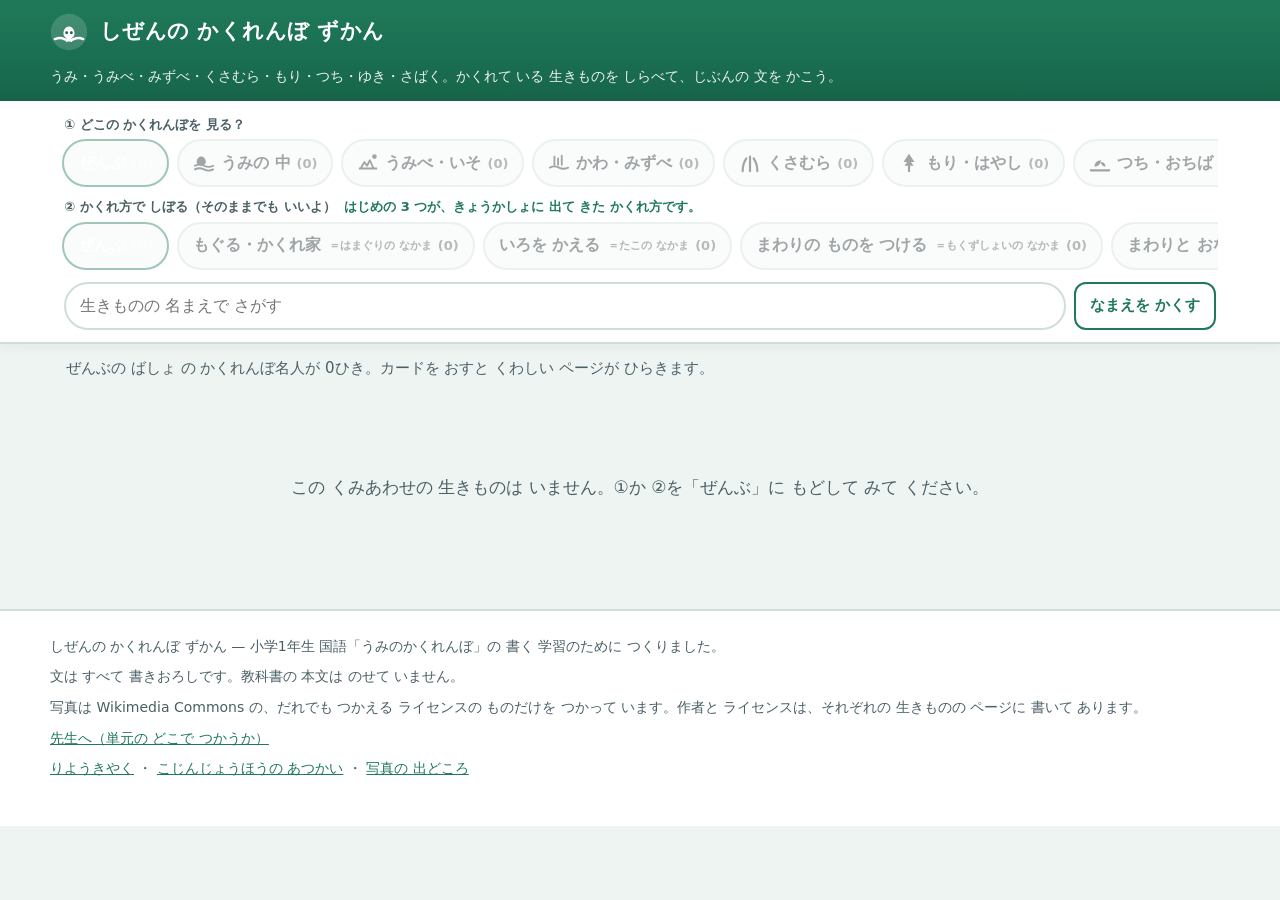
==== index.html @ 94e06884 "feat: 写真の ずかんとして 作りなおす（土台） ご指示の 2 点にあわせて、画面の 作りを 変えました。  1. 絵（SVG）を やめ、写真に する    Wikimedia Commons の" ====
<!DOCTYPE html>
<html lang="ja">
<head>
<meta charset="utf-8">
<meta name="viewport" content="width=device-width, initial-scale=1, viewport-fit=cover">
<meta name="color-scheme" content="light">
<title>しぜんの かくれんぼ ずかん｜うみ・くさむら・もり・ゆきの かくれんぼ名人</title>
<meta name="description" content="小学1年生の国語「うみのかくれんぼ」で、自分の生きものの かくれ方を 書くための ずかんです。うみ・うみべ・みずべ・くさむら・もり・つち・ゆき・さばく の生きものを、写真と、教材文と同じ「ばしょ → からだ → かくれ方」の文で しらべられます。">
<meta name="robots" content="index, follow">
<meta property="og:title" content="しぜんの かくれんぼ ずかん">
<meta property="og:description" content="うみ・くさむら・もり・ゆき…… いろいろな しぜんの 中で かくれる 生きものを、写真と 1年生の 文で しらべられます。">
<meta property="og:type" content="website">
<link rel="icon" href="./assets/favicon.svg" type="image/svg+xml">
<link rel="apple-touch-icon" href="./assets/icon-180.png">
<link rel="manifest" href="./manifest.webmanifest">
<meta name="theme-color" content="#1f7a5a">
<link rel="stylesheet" href="./style.css">
</head>
<body>

<a class="skip-link" href="#grid">カードまで すすむ</a>

<header class="site">
  <div class="site-inner">
    <svg class="mark" viewBox="0 0 48 48" aria-hidden="true">
      <circle cx="24" cy="24" r="23" fill="#ffffff" opacity=".16"/>
      <path d="M6 33c5-2 9-2 12 0 4 2 8 2 12 0 4-2 8-2 12 0" fill="none" stroke="#fff" stroke-width="3" stroke-linecap="round"/>
      <path d="M17 26c0-5 3-9 7-9s7 4 7 9c0 3-2 5-4 6l1 5-4-2-4 2 1-5c-2-1-4-3-4-6z" fill="#fff"/>
      <circle cx="21" cy="25" r="1.8" fill="#17654a"/>
      <circle cx="27" cy="25" r="1.8" fill="#17654a"/>
    </svg>
    <h1>しぜんの かくれんぼ ずかん</h1>
    <p class="lead">うみ・うみべ・みずべ・くさむら・もり・つち・ゆき・さばく。かくれて いる 生きものを しらべて、じぶんの 文を かこう。</p>
  </div>
</header>

<nav class="toolbar" aria-label="生きものの えらびかた">
  <div class="toolbar-inner">
    <p class="tab-label" id="lbl-place">① どこの かくれんぼを 見る？</p>
    <div class="tabs" id="place-tabs" role="group" aria-labelledby="lbl-place"></div>

    <p class="tab-label" id="lbl-kind">
      ② かくれ方で しぼる（そのままでも いいよ）
      <span class="tab-note">はじめの 3 つが、きょうかしょに 出て きた かくれ方です。</span>
    </p>
    <div class="tabs" id="kind-tabs" role="group" aria-labelledby="lbl-kind"></div>

    <div class="toolbar-row">
      <label class="skip-link" for="q">生きものを さがす</label>
      <input class="search" id="q" type="search" placeholder="生きものの 名まえで さがす" autocomplete="off">
      <button class="btn" type="button" id="quiz-toggle" aria-pressed="false">なまえを かくす</button>
    </div>
  </div>
</nav>

<p class="count-line" id="count" role="status" aria-live="polite"></p>

<main>
  <div class="grid" id="grid"></div>
  <p class="empty" id="empty" hidden>この くみあわせの 生きものは いません。①か ②を「ぜんぶ」に もどして みて ください。</p>
</main>

<dialog class="sheet" id="sheet" aria-labelledby="sheet-title">
  <div class="sheet-head">
    <h2 id="sheet-title">　</h2>
    <button class="close" type="button" id="sheet-close">とじる</button>
  </div>
  <div class="sheet-body" id="sheet-body"></div>
</dialog>

<footer class="site">
  <div class="footer-inner">
    <p>しぜんの かくれんぼ ずかん — 小学1年生 国語「うみのかくれんぼ」の 書く 学習のために つくりました。</p>
    <p>文は すべて 書きおろしです。教科書の 本文は のせて いません。</p>
    <p>写真は Wikimedia Commons の、だれでも つかえる ライセンスの ものだけを つかって います。作者と ライセンスは、それぞれの 生きものの ページに 書いて あります。</p>
    <p><a href="./for-teachers.html">先生へ（単元の どこで つかうか）</a></p>
    <p id="local-links"><a href="./terms.html">りようきやく</a> ・ <a href="./privacy.html">こじんじょうほうの あつかい</a> ・ <a href="./credits.html">写真の 出どころ</a></p>
    <span data-giga-links data-links="terms,privacy"></span>
  </div>
</footer>

<script src="./data/animals.js"></script>
<script src="./app.js"></script>
<script src="./giga-app-links.js" defer></script>
<script src="./giga-sw-updater.js" defer></script>
<script src="./install-hook.js" defer></script>
</body>
</html>
---- style.css ----
/* =====================================================================
   しぜんの かくれんぼ ずかん — 見た目
   ---------------------------------------------------------------------
   ・外から何も読まない（Zero External CDN）。書体は端末に入っているものだけ。
     写真も リポジトリの 中に 置いて、自分の ドメインから 配る。
   ・押せるものは 48px 角より小さくしない（艦隊のルール 2）。
     rem で書くと文字を小さくした端末で下限を割るので、px の絶対値で置く。
   ・地と字の明暗差は 4.5:1 以上。
   ===================================================================== */

:root {
  --bg: #eef4f2;
  --panel: #ffffff;
  --ink: #1d2b2f;
  --ink-soft: #4a5f66;
  --line: #cfdedb;

  /* ワークシートの 色分けに そろえる。小田原市立下中小の 指導案が
     ①名前=青 ②どこに=赤 ③からだの つくり=黒 ④かくれかた=きいろ で
     分けている。紙と 画面の 色が ちがうと、どの らんを 写すのか 分からなくなる。 */
  --s-name: #1264a3;
  --s-place: #c62828;
  --s-body: #37474f;
  --s-how: #a65f00;
  --s-how-bg: #f7c948;

  --accent: #1f7a5a;
  --accent-bg: #e3f3ec;
  --toi: #e2600d;
  --toi-bg: #fff3e7;
  --warn: #9a4b00;

  --radius: 16px;
  --shadow: 0 2px 0 rgba(29, 43, 47, .07), 0 8px 22px rgba(29, 43, 47, .10);
  --tap: 48px;

  --font: "Hiragino Kaku Gothic ProN", "Hiragino Sans", "BIZ UDPGothic",
          "Yu Gothic Medium", "Meiryo", system-ui, -apple-system, sans-serif;
}

* { box-sizing: border-box; }
html { color-scheme: light; }

body {
  margin: 0;
  background: var(--bg);
  color: var(--ink);
  font-family: var(--font);
  font-size: 17px;
  line-height: 1.9;
  -webkit-text-size-adjust: 100%;
}

.body-text { letter-spacing: .02em; }

/* ── ヘッダー ───────────────────────────────────────────── */

header.site { background: linear-gradient(180deg, #1f7a5a 0%, #17654a 100%); color: #fff; padding: 13px 16px 11px; }
.site-inner { max-width: 1180px; margin: 0 auto; display: flex; align-items: center; gap: 12px; flex-wrap: wrap; }
.site h1 { margin: 0; font-size: 21px; line-height: 1.4; letter-spacing: .02em; }
.site .lead { margin: 0; font-size: 14px; opacity: .92; flex-basis: 100%; }
.site .mark { width: 38px; height: 38px; flex: none; }

/* ── 道具だな ───────────────────────────────────────────── */

.toolbar { position: sticky; top: 0; z-index: 20; background: var(--panel); border-bottom: 2px solid var(--line); box-shadow: 0 2px 12px rgba(29,43,47,.06); }
.toolbar-inner { max-width: 1180px; margin: 0 auto; padding: 8px 12px 10px; }

.tab-label { font-size: 13px; font-weight: 700; color: var(--ink-soft); margin: 4px 2px 2px; }
.tab-note { font-weight: 700; color: var(--accent); margin-left: 4px; }

.tabs { display: flex; gap: 8px; overflow-x: auto; padding-bottom: 4px; scrollbar-width: thin; }

.tab {
  flex: none; min-height: var(--tap); min-width: var(--tap);
  padding: 6px 14px; border: 2px solid var(--line); border-radius: 999px;
  background: #fff; color: var(--ink); font-family: inherit; font-size: 16px;
  font-weight: 700; cursor: pointer; display: inline-flex; align-items: center;
  gap: 6px; white-space: nowrap;
}
.tab:hover { border-color: var(--accent); }
.tab[aria-pressed="true"] { background: var(--accent); border-color: var(--accent); color: #fff; }
.tab .n { font-size: 13px; font-weight: 700; opacity: .75; }
.tab .teach { font-size: 11px; font-weight: 700; opacity: .8; margin-left: 2px; }
.tab .glyph { width: 22px; height: 22px; flex: none; }
.tab.is-empty { opacity: .42; cursor: default; background: #f4f6f6; }
.tab.is-empty:hover { border-color: var(--line); }

.toolbar-row { display: flex; gap: 8px; align-items: center; flex-wrap: wrap; padding: 8px 2px 2px; }

.search {
  flex: 1 1 200px; min-height: var(--tap); padding: 6px 14px;
  border: 2px solid var(--line); border-radius: 999px; font-family: inherit;
  font-size: 16px; color: var(--ink); background: #fff;
}
.search:focus { outline: 0; border-color: var(--accent); box-shadow: 0 0 0 3px var(--accent-bg); }

.count-line { max-width: 1180px; margin: 0 auto; padding: 10px 16px 0; font-size: 15px; color: var(--ink-soft); }

/* ── カードの 並び ─────────────────────────────────────── */

main { max-width: 1180px; margin: 0 auto; padding: 8px 12px 48px; }

.grid { display: grid; grid-template-columns: repeat(2, 1fr); gap: 12px; padding: 12px 0; align-items: start; }
@media (min-width: 620px)  { .grid { grid-template-columns: repeat(3, 1fr); } }
@media (min-width: 900px)  { .grid { grid-template-columns: repeat(4, 1fr); } }
@media (min-width: 1150px) { .grid { grid-template-columns: repeat(5, 1fr); } }

.card {
  appearance: none; -webkit-appearance: none; border: 3px solid var(--line);
  border-radius: var(--radius); background: var(--panel); box-shadow: var(--shadow);
  overflow: hidden; padding: 0; margin: 0; font: inherit; color: inherit;
  text-align: left; cursor: pointer; display: flex; flex-direction: column; width: 100%;
}
.card:hover { border-color: var(--accent); }
.card:focus-visible { outline: 4px solid var(--toi); outline-offset: 2px; }

/* 写真。縦横比を そろえないと、カードの 高さが ばらばらに なる */
.card .shot { position: relative; width: 100%; aspect-ratio: 4 / 3; background: #dfe8e5; display: block; }
.card .shot img { width: 100%; height: 100%; object-fit: cover; display: block; }

.card .cap { padding: 8px 10px 10px; }
.card .nm { font-size: 16px; font-weight: 800; letter-spacing: .02em; line-height: 1.5; color: var(--s-name); }
.card .sub { font-size: 12px; color: var(--ink-soft); margin-top: 2px; line-height: 1.6; }

/* なまえを かくす（クイズに する） */
body.is-quiz .card .nm { background: var(--ink-soft); color: transparent; border-radius: 6px; user-select: none; }
body.is-quiz .card .nm::after { content: "？"; color: #fff; }

.empty { padding: 40px 16px; text-align: center; color: var(--ink-soft); font-size: 17px; }

/* ── くわしい ページ（ダイアログ）───────────────────────── */

dialog.sheet {
  width: min(880px, 96vw); max-height: 94vh; padding: 0; border: 0;
  border-radius: var(--radius); box-shadow: 0 20px 60px rgba(0,0,0,.35);
  color: var(--ink); background: var(--panel);
}
dialog.sheet::backdrop { background: rgba(14, 30, 26, .55); }

.sheet-head {
  position: sticky; top: 0; z-index: 2; background: var(--s-name); color: #fff;
  padding: 10px 14px; display: flex; align-items: center; gap: 10px;
}
.sheet-head h2 { margin: 0; font-size: 20px; letter-spacing: .04em; }
.sheet-head .close {
  margin-left: auto; flex: none; min-height: var(--tap); min-width: var(--tap);
  padding: 6px 16px; border-radius: 12px; border: 2px solid #fff; background: #fff;
  color: var(--s-name); font-family: inherit; font-size: 15px; font-weight: 800; cursor: pointer;
}

.sheet-body { padding: 14px 16px 22px; }

.hero { margin: 0 0 6px; }
.hero img { width: 100%; max-height: 46vh; object-fit: contain; background: #0d1a18; border-radius: 12px; display: block; }

/* 写真の 出どころ。CC BY / CC BY-SA は 作者と ライセンスを 出すのが きまり */
.credit { font-size: 12px; color: var(--ink-soft); line-height: 1.7; margin: 5px 0 14px; }
.credit a { color: var(--accent); }

h3.sec { font-size: 15px; margin: 18px 0 6px; color: var(--accent); letter-spacing: .06em; }

/* 教材文の 3 文。ここが 書き写す ところ */
.steps { margin: 0; padding: 0; list-style: none; }
.steps li { position: relative; padding: 8px 0 8px 40px; border-bottom: 1px dashed var(--line); font-size: 17px; line-height: 2; }
.steps li:last-child { border-bottom: 0; }
.steps li::before {
  content: attr(data-n); position: absolute; left: 0; top: 12px;
  width: 28px; height: 28px; border-radius: 50%; background: #fff;
  font-size: 14px; font-weight: 800; display: grid; place-items: center; line-height: 1;
  border: 2px solid currentColor;
}
.steps .tag { display: block; font-size: 12px; font-weight: 800; letter-spacing: .08em; line-height: 1.6; }
.steps li[data-n="1"], .steps li[data-n="1"] .tag { color: var(--s-place); }
.steps li[data-n="2"], .steps li[data-n="2"] .tag { color: var(--s-body); }
.steps li[data-n="3"], .steps li[data-n="3"] .tag { color: var(--s-how); }
.steps li .txt { color: var(--ink); display: block; }
.steps li[data-n="3"]::before { background: var(--s-how-bg); color: #4a2f00; }

/* くわしい ことの 表 */
.facts { width: 100%; border-collapse: collapse; font-size: 16px; }
.facts th, .facts td { border: 1px solid var(--line); padding: 7px 10px; text-align: left; vertical-align: top; line-height: 1.85; }
.facts th { background: #f1f6f4; font-weight: 800; white-space: nowrap; width: 8.5em; }

.why { margin: 10px 0 0; padding: 11px 13px; background: var(--accent-bg); border-radius: 12px; font-size: 16px; line-height: 1.95; color: #17452f; }

.motto { margin: 8px 0 0; padding-left: 1.3em; }
.motto li { margin: 4px 0; line-height: 1.9; }

.chips { display: flex; flex-wrap: wrap; gap: 6px; margin: 10px 0 0; }
.chip { font-size: 13px; font-weight: 700; padding: 2px 10px; border-radius: 999px; background: #eef2f1; color: var(--ink-soft); border: 1px solid var(--line); }
.chip.is-textbook { background: var(--toi-bg); border-color: #f0c79a; color: var(--warn); font-weight: 800; }

/* ── 文を かく ─────────────────────────────────────────── */

.writer { border-top: 4px solid var(--toi); margin-top: 22px; padding-top: 14px; }
.writer h3 { color: var(--toi); font-size: 17px; margin: 0 0 4px; }

.field { margin: 0 0 14px; }
.field > label { display: block; font-size: 15px; font-weight: 800; margin-bottom: 4px; color: var(--toi); }
.field[data-step="name"]  > label { color: var(--s-name); }
.field[data-step="place"] > label { color: var(--s-place); }
.field[data-step="body"]  > label { color: var(--s-body); }
.field[data-step="how"]   > label { color: var(--s-how); }

.howto { font-size: 14px; color: var(--ink-soft); margin: 0 0 6px; line-height: 1.8; }

.field input[type="text"], .field textarea {
  width: 100%; min-height: var(--tap); padding: 10px 12px;
  border: 2px solid var(--line); border-radius: 12px; font-family: inherit;
  font-size: 17px; line-height: 1.9; color: var(--ink); background: #fff; resize: vertical;
}
.field input:focus, .field textarea:focus { outline: 0; border-color: var(--toi); box-shadow: 0 0 0 3px var(--toi-bg); }

.choices { display: flex; flex-wrap: wrap; gap: 8px; margin-top: 8px; }
.choice {
  appearance: none; -webkit-appearance: none; min-height: var(--tap); padding: 6px 14px;
  border-radius: 999px; border: 2px solid var(--line); background: #fff; color: var(--ink);
  font-family: inherit; font-size: 15px; font-weight: 700; cursor: pointer;
}
.choice[aria-pressed="true"] { background: var(--toi); border-color: var(--toi); color: #fff; }

.sample { margin: 6px 0 0; padding: 8px 12px; border-left: 5px solid var(--line); background: #f6f8f8; border-radius: 0 10px 10px 0; font-size: 15px; color: var(--ink-soft); line-height: 1.9; }
.sample[hidden] { display: none; }

.preview { margin: 8px 0 0; padding: 14px 16px; border: 3px solid var(--s-name); border-radius: 14px; background: #e8f2fb; min-height: 110px; }
.preview-line { position: relative; margin: 0 0 6px; padding: 4px 0 6px 38px; font-size: 19px; line-height: 2.1; letter-spacing: .02em; }
.preview-line:last-child { margin-bottom: 0; }
.preview-line::before {
  content: attr(data-n); position: absolute; left: 0; top: 10px; width: 26px; height: 26px;
  border-radius: 50%; color: #fff; font-size: 14px; font-weight: 800;
  display: grid; place-items: center; line-height: 1;
}
.preview-line[data-n="1"]::before { background: var(--s-place); }
.preview-line[data-n="2"]::before { background: var(--s-body); }
.preview-line[data-n="3"]::before { background: var(--s-how); }

.draw-box, .print-title { display: none; }

.btn {
  appearance: none; -webkit-appearance: none; min-height: var(--tap); min-width: var(--tap);
  padding: 6px 14px; border-radius: 12px; border: 2px solid var(--accent); background: #fff;
  color: var(--accent); font-family: inherit; font-size: 15px; font-weight: 800;
  cursor: pointer; display: inline-flex; align-items: center; justify-content: center; gap: 6px; line-height: 1.3;
}
.btn:hover { background: var(--accent-bg); }
.btn:focus-visible { outline: 4px solid var(--toi); outline-offset: 2px; }
.btn.primary { background: var(--accent); color: #fff; }
.btn.primary:hover { background: #17654a; }
.btn.is-speaking { background: var(--accent); color: #fff; }
.btn .glyph { width: 20px; height: 20px; flex: none; }

.tools { display: flex; flex-wrap: wrap; gap: 8px; margin-top: 12px; }

.notice { margin: 14px 0 0; padding: 10px 12px; border-radius: 12px; background: #fff8e8; border: 1px solid #f0d9a8; font-size: 14px; color: var(--warn); line-height: 1.8; }

/* ── そのほか ───────────────────────────────────────────── */

footer.site { border-top: 2px solid var(--line); background: #fff; padding: 18px 16px 40px; font-size: 14px; color: var(--ink-soft); }
.footer-inner { max-width: 1180px; margin: 0 auto; }
.footer-inner p { margin: 4px 0; }
.footer-inner a { color: var(--accent); }

.skip-link { position: absolute; left: -9999px; top: 0; background: #fff; color: var(--ink); padding: 10px 16px; z-index: 60; }
.skip-link:focus { left: 8px; top: 8px; }

/* 紙に 出すと、書いた 文だけが「かくれんぼカード」に なる */
@media print {
  header.site, .toolbar, .grid, footer.site, .count-line, .empty,
  .sheet-head, .hero, .credit, .facts, .why, .motto, .chips, .steps,
  h3.sec, .howto, .sample, .choices, .tools, .notice, .writer h3 { display: none !important; }

  .field > label { display: none; }
  .field input[type="text"], .field textarea { display: none; }

  dialog.sheet { position: static; display: block; box-shadow: none; max-height: none; width: auto; }
  dialog.sheet::backdrop { display: none; }
  .sheet-body { padding: 0; }
  .writer { border-top: 0; margin-top: 0; padding-top: 0; }
  body { background: #fff; }

  .print-title { display: block !important; margin: 0 0 5mm; font-size: 15pt; letter-spacing: .1em; border-bottom: 2px solid #000; padding-bottom: 2mm; }

  .preview { border: 2px solid #000; background: #fff; border-radius: 8px; padding: 10mm 8mm; min-height: 0; }
  .preview-line { font-size: 16pt; line-height: 2.1; }
  .preview-line::before { background: #fff !important; color: #000; border: 2px solid #000; }

  .draw-box { display: block; margin-top: 6mm; border: 2px solid #000; border-radius: 8px; height: 92mm; position: relative; }
  .draw-box span { position: absolute; top: 3mm; left: 4mm; font-size: 11pt; font-weight: 800; }

  @page { margin: 12mm; }
}
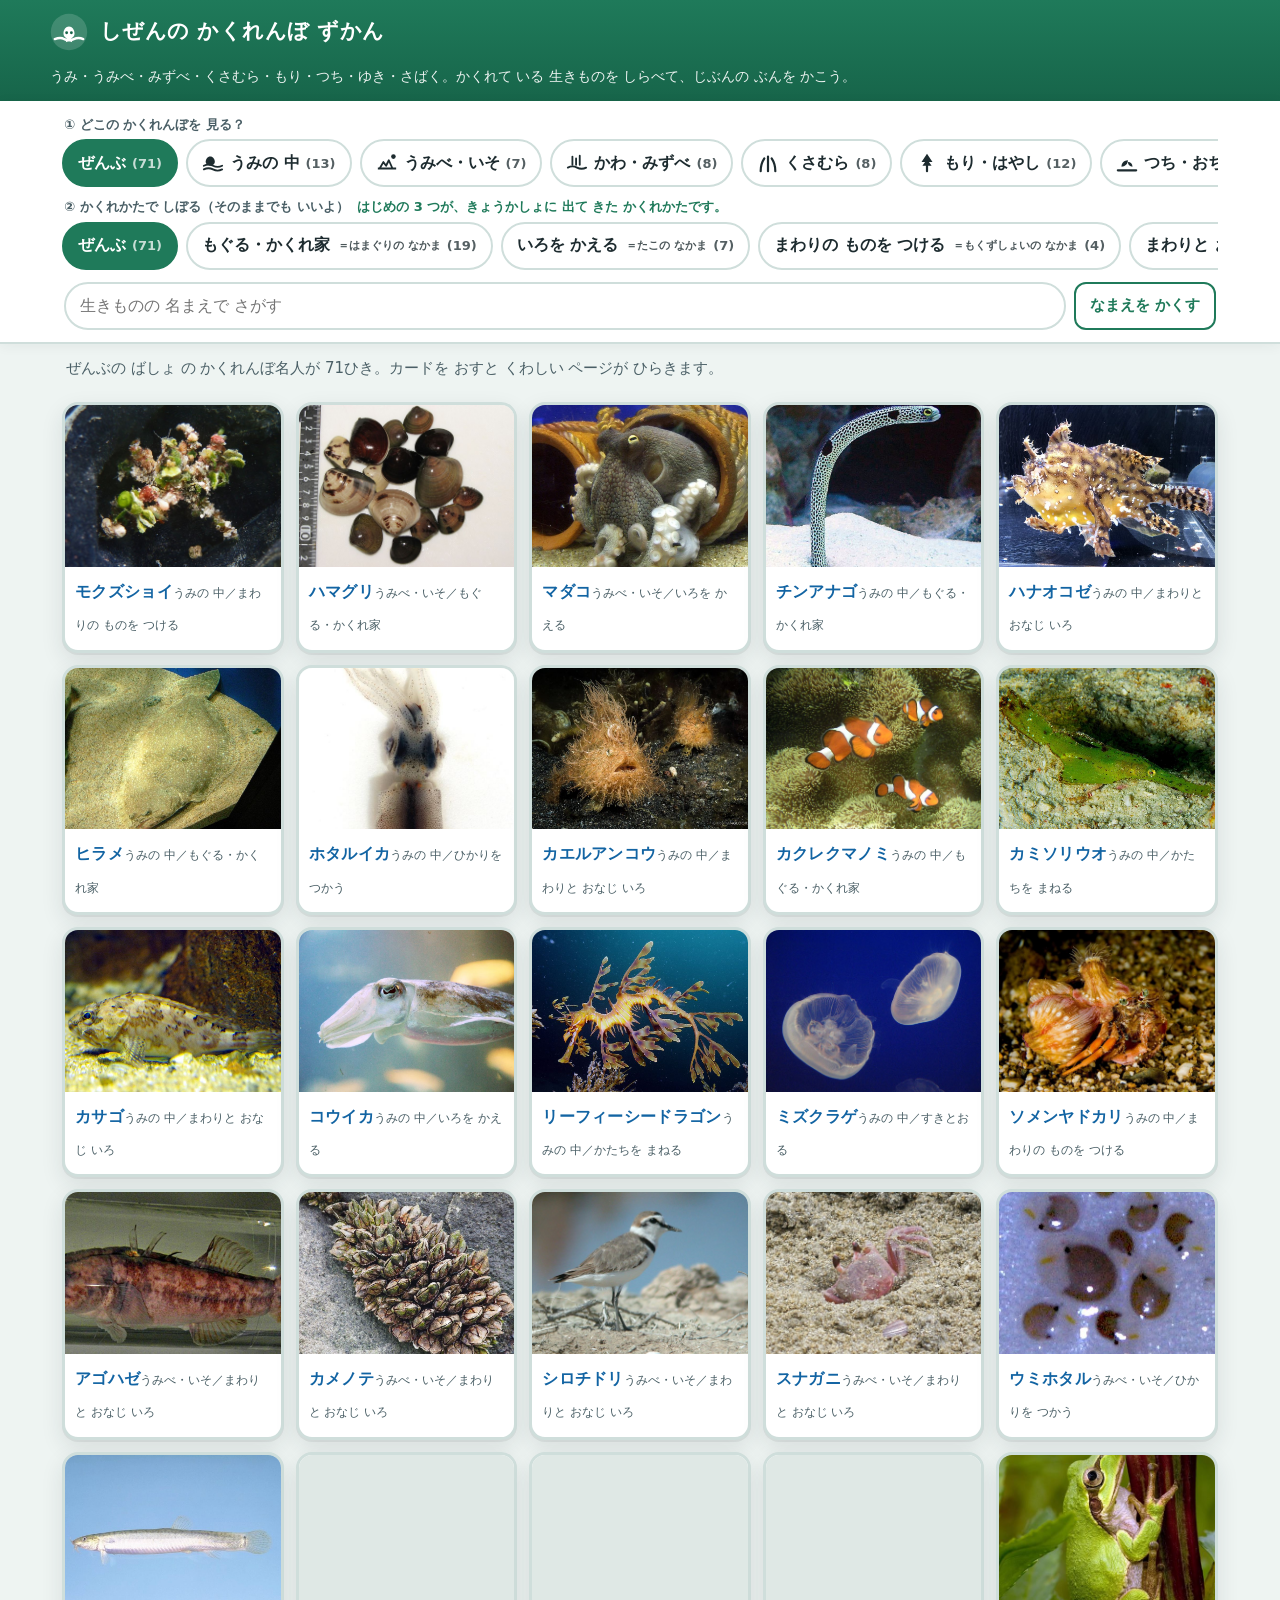
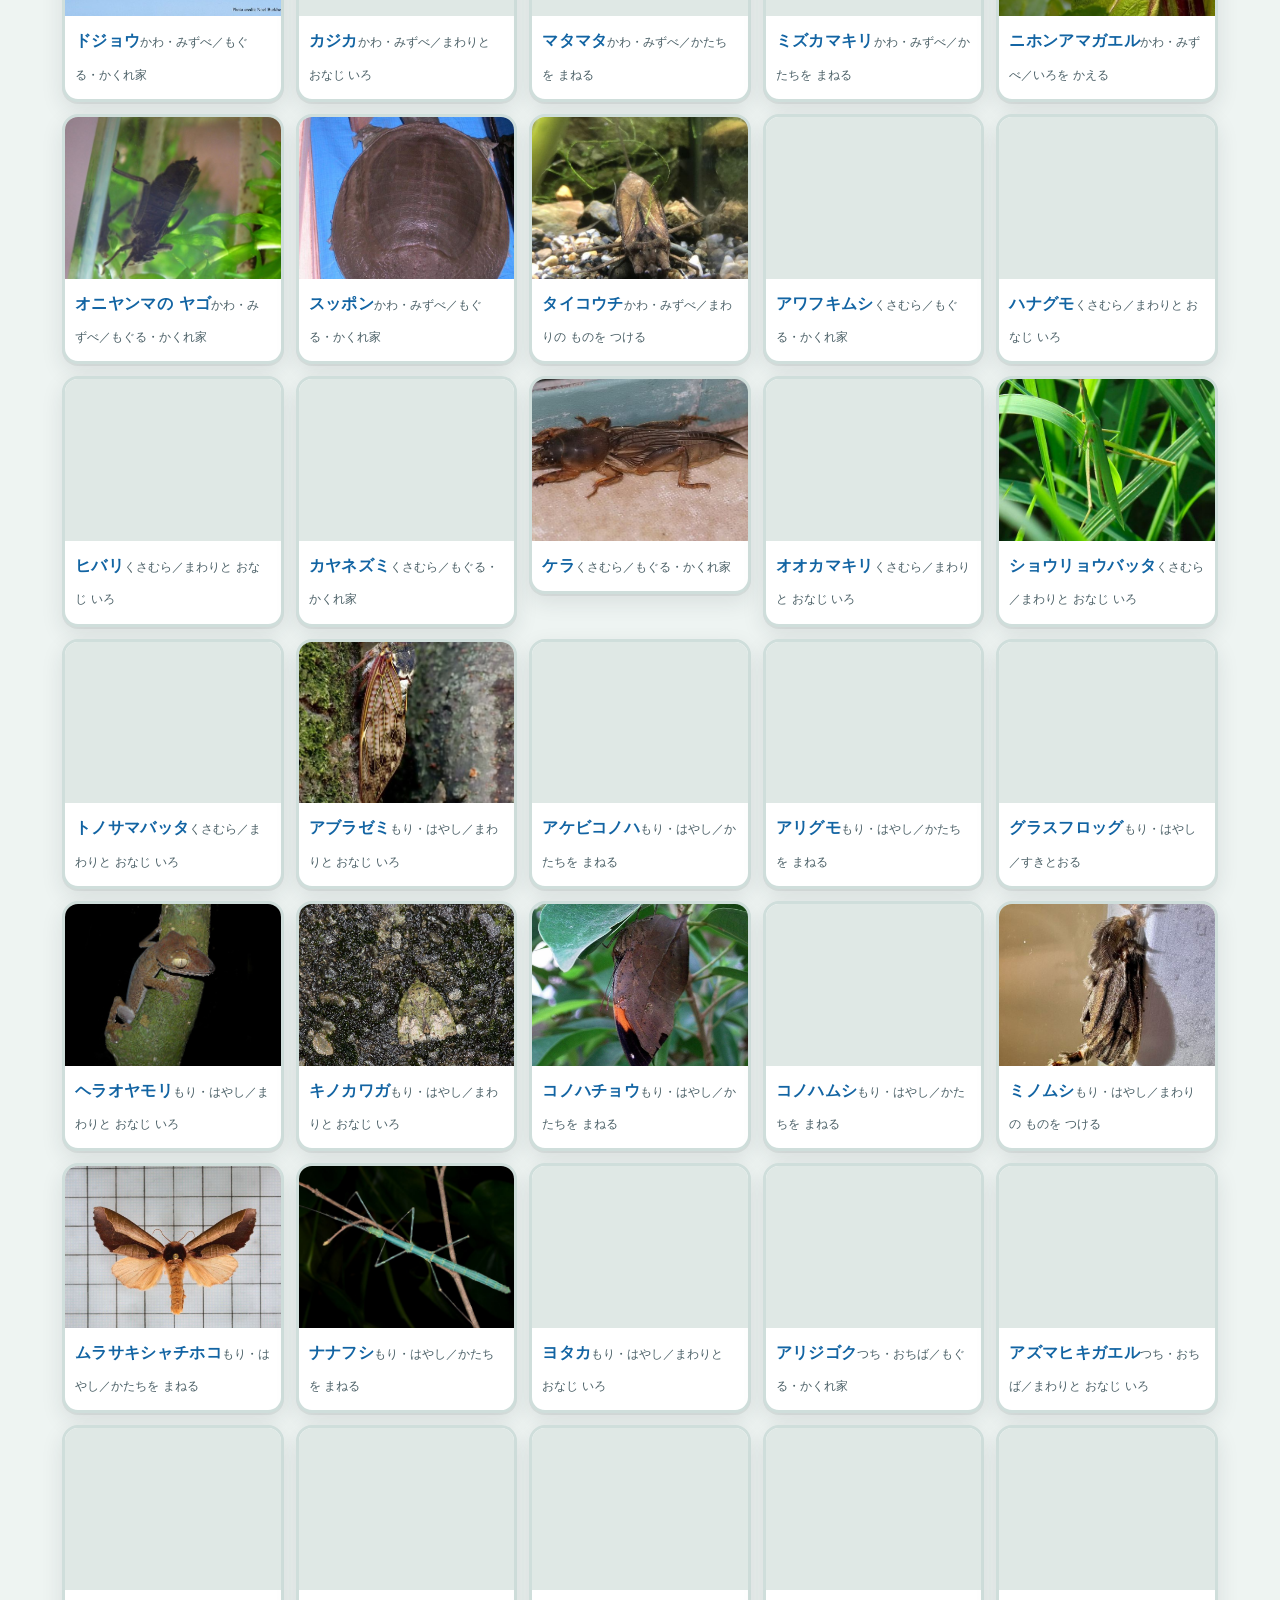
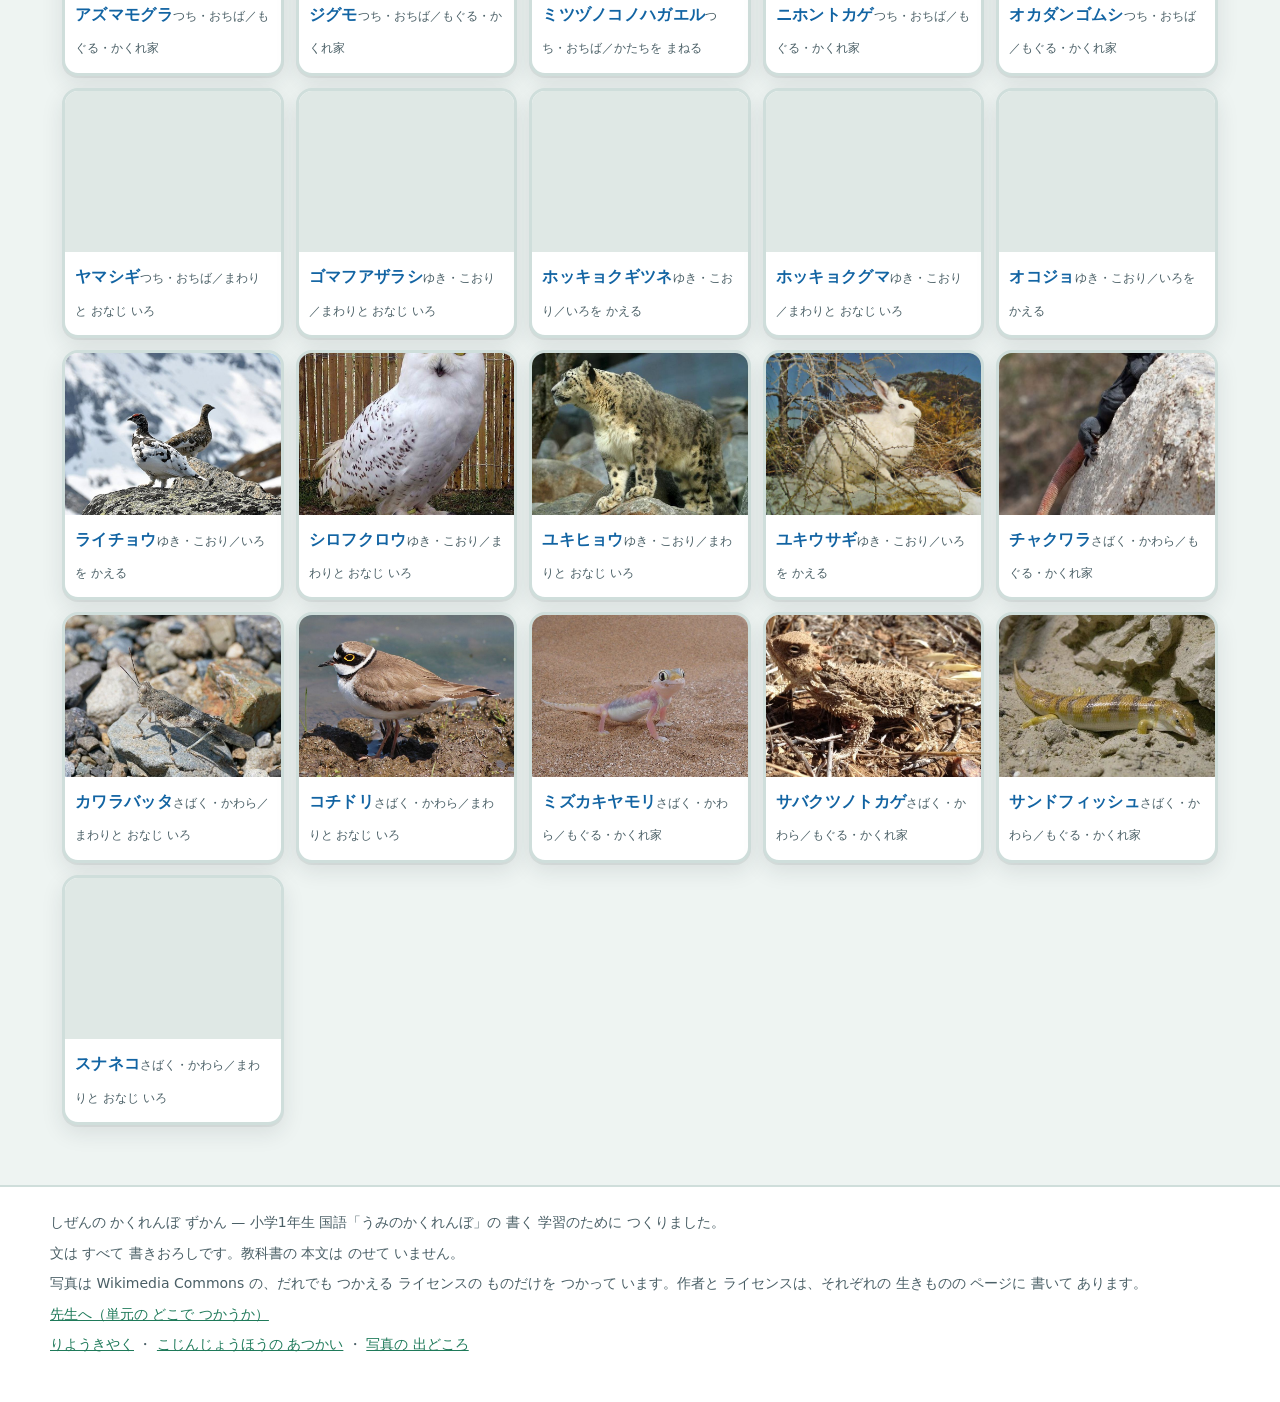
==== commit bb3a19f7: "fix: 写真を 目で 見て えらびなおし、画面の ずれを 直す（71 ひき） ■ 写真 — 落とした 72 まいを 絵に ならべて ぜんぶ 見た 学名が 合って いても、図鑑に のせられない ものが" ====
--- a/index.html
+++ b/index.html
@@ -30,7 +30,7 @@
       <circle cx="27" cy="25" r="1.8" fill="#17654a"/>
     </svg>
     <h1>しぜんの かくれんぼ ずかん</h1>
-    <p class="lead">うみ・うみべ・みずべ・くさむら・もり・つち・ゆき・さばく。かくれて いる 生きものを しらべて、じぶんの 文を かこう。</p>
+    <p class="lead">うみ・うみべ・みずべ・くさむら・もり・つち・ゆき・さばく。かくれて いる 生きものを しらべて、じぶんの ぶんを かこう。</p>
   </div>
 </header>
 
@@ -40,8 +40,8 @@
     <div class="tabs" id="place-tabs" role="group" aria-labelledby="lbl-place"></div>
 
     <p class="tab-label" id="lbl-kind">
-      ② かくれ方で しぼる（そのままでも いいよ）
-      <span class="tab-note">はじめの 3 つが、きょうかしょに 出て きた かくれ方です。</span>
+      ② かくれかたで しぼる（そのままでも いいよ）
+      <span class="tab-note">はじめの 3 つが、きょうかしょに 出て きた かくれかたです。</span>
     </p>
     <div class="tabs" id="kind-tabs" role="group" aria-labelledby="lbl-kind"></div>
 
--- a/style.css
+++ b/style.css
@@ -115,9 +115,22 @@
 .card:hover { border-color: var(--accent); }
 .card:focus-visible { outline: 4px solid var(--toi); outline-offset: 2px; }
 
-/* 写真。縦横比を そろえないと、カードの 高さが ばらばらに なる */
-.card .shot { position: relative; width: 100%; aspect-ratio: 4 / 3; background: #dfe8e5; display: block; }
-.card .shot img { width: 100%; height: 100%; object-fit: cover; display: block; }
+/* 写真。縦横比を そろえないと、カードの 高さが ばらばらに なる。
+   ⚠️ `aspect-ratio` だけでは そろわない。.card は flex なので .shot は
+      flex item に なり、中の <img> の もともとの 縦横比が かってしまう。
+      2026-11-08 に 実測: はばは ぜんぶ 216px なのに 高さが
+      162 / 215 / 253px と ばらばらで、たての ながい 写真の カードだけ
+      下へ はみ出して いた。
+      padding-top で 高さを 作り、<img> を position:absolute で
+      はめこむ 書き方なら、どの 縦横比でも 必ず 4:3 に なる。 */
+.card .shot {
+  position: relative; width: 100%; height: 0; padding-top: 75%;
+  background: #dfe8e5; display: block; overflow: hidden; flex: none;
+}
+.card .shot img {
+  position: absolute; inset: 0;
+  width: 100%; height: 100%; object-fit: cover; display: block;
+}
 
 .card .cap { padding: 8px 10px 10px; }
 .card .nm { font-size: 16px; font-weight: 800; letter-spacing: .02em; line-height: 1.5; color: var(--s-name); }
@@ -152,11 +165,28 @@
 .sheet-body { padding: 14px 16px 22px; }
 
 .hero { margin: 0 0 6px; }
-.hero img { width: 100%; max-height: 46vh; object-fit: contain; background: #0d1a18; border-radius: 12px; display: block; }
+/* ⚠️ object-fit は contain。cover に すると 生きものの からだが
+      切れて、どこが かくれて いるのか 分からなく なる。
+   ⚠️ 高さは ひかえめに する。ここが たかいと、いちばん 大事な
+      「3つの 文」が 画面の 外へ 押し出される。たての ながい 写真で
+      46vh だと 3つの 文が ぜんぶ 下に かくれて いた（2026-11-08）。
+   ⚠️ 地は くらく しない。contain なので よこに あく ところが
+      まっくろな おびに 見える。 */
+.hero img {
+  width: 100%; max-height: 34vh; object-fit: contain;
+  background: #eaf1ef; border: 1px solid var(--line);
+  border-radius: 12px; display: block;
+}
 
 /* 写真の 出どころ。CC BY / CC BY-SA は 作者と ライセンスを 出すのが きまり */
 .credit { font-size: 12px; color: var(--ink-soft); line-height: 1.7; margin: 5px 0 14px; }
-.credit a { color: var(--accent); }
+/* ⚠️ 字だけの リンクは 行の 高さしか なく、48px 角を 割る。
+      おとなが 押す ところでも 押せる ものは 押せる 大きさに する。 */
+.credit a {
+  color: var(--accent);
+  display: inline-flex; align-items: center;
+  min-height: var(--tap); padding: 0 4px;
+}
 
 h3.sec { font-size: 15px; margin: 18px 0 6px; color: var(--accent); letter-spacing: .06em; }
 
@@ -273,7 +303,14 @@
   .field > label { display: none; }
   .field input[type="text"], .field textarea { display: none; }
 
-  dialog.sheet { position: static; display: block; box-shadow: none; max-height: none; width: auto; }
+  /* ⚠️ margin を 0 に 落とす ことを 忘れない。<dialog> は ブラウザの
+        もとの きまりで margin:auto を 持って いて、いんさつの ときも
+        のこる。2026-11-08 に はかったら 上に 208px（およそ 55mm）の
+        あきが できて、カードが 紙の 5 分の 1 ほど 下から 始まって いた。 */
+  dialog.sheet {
+    position: static; display: block; box-shadow: none;
+    max-height: none; width: auto; margin: 0 !important; border: 0;
+  }
   dialog.sheet::backdrop { display: none; }
   .sheet-body { padding: 0; }
   .writer { border-top: 0; margin-top: 0; padding-top: 0; }
@@ -285,8 +322,81 @@
   .preview-line { font-size: 16pt; line-height: 2.1; }
   .preview-line::before { background: #fff !important; color: #000; border: 2px solid #000; }
 
-  .draw-box { display: block; margin-top: 6mm; border: 2px solid #000; border-radius: 8px; height: 92mm; position: relative; }
+  /* 紙の のこりを つかいきる。A4 たて − 上下の あき 24mm − 文の らん で
+     およそ 150mm のこる。小さいと 絵が かきにくい。 */
+  .draw-box { display: block; margin-top: 6mm; border: 2px solid #000; border-radius: 8px; height: 150mm; position: relative; }
   .draw-box span { position: absolute; top: 3mm; left: 4mm; font-size: 11pt; font-weight: 800; }
 
   @page { margin: 12mm; }
 }
+
+/* ── 読みもの の ページ（先生へ・きやく・出どころ）────────────
+   ⚠️ index.html と 同じ style.css を つかう。ページごとに CSS を
+      足すと、SW の 先読み一覧（sw.js の PRECACHE_URLS）と
+      ずれて、オフラインで 字だけの ページに なる。 */
+
+.doc { max-width: 760px; margin: 0 auto; padding: 20px 16px 56px; }
+.doc h2 { font-size: 20px; margin: 30px 0 10px; padding-bottom: 6px; border-bottom: 2px solid var(--line); }
+.doc h3 { font-size: 17px; margin: 22px 0 6px; color: var(--accent); }
+.doc p, .doc li { font-size: 16px; line-height: 1.95; }
+.doc ul, .doc ol { padding-left: 1.3em; }
+.doc li { margin: 5px 0; }
+.doc a { color: var(--accent); }
+.doc .note {
+  background: var(--accent-bg); border: 1px solid var(--line);
+  border-radius: var(--radius); padding: 12px 16px; margin: 16px 0;
+}
+.doc .note p:first-child { margin-top: 0; }
+.doc .note p:last-child { margin-bottom: 0; }
+.doc table { width: 100%; border-collapse: collapse; margin: 14px 0; font-size: 15px; }
+.doc th, .doc td { border: 1px solid var(--line); padding: 8px 10px; text-align: left; vertical-align: top; }
+.doc th { background: var(--accent-bg); white-space: nowrap; }
+.doc .back {
+  display: inline-flex; align-items: center; justify-content: center;
+  min-height: var(--tap); min-width: var(--tap); padding: 0 18px;
+  margin: 8px 0 4px; border-radius: 999px;
+  background: var(--panel); border: 2px solid var(--accent);
+  color: var(--accent); font-weight: 700; text-decoration: none;
+}
+
+/* 写真の 出どころの 一覧。長いので 1 行を 低くする */
+.credits { font-size: 14px; }
+.credits td { padding: 6px 8px; line-height: 1.6; }
+.credits .nm { white-space: nowrap; font-weight: 700; }
+
+/* ── 「ホーム画面に いれる」の おしらせ ────────────────── */
+
+.install-bar {
+  position: fixed; left: 12px; right: 12px; bottom: 12px; z-index: 60;
+  max-width: 560px; margin: 0 auto;
+  background: var(--panel); border: 2px solid var(--accent);
+  border-radius: var(--radius); box-shadow: var(--shadow);
+  padding: 12px 14px;
+}
+.install-bar p { margin: 0 0 10px; font-size: 15px; line-height: 1.7; }
+.install-btns { display: flex; gap: 10px; flex-wrap: wrap; }
+.install-bar button {
+  min-height: var(--tap); min-width: 96px; padding: 0 18px;
+  border-radius: 999px; font: inherit; font-weight: 700; cursor: pointer;
+}
+.install-go { background: var(--accent); color: #fff; border: 2px solid var(--accent); }
+.install-no { background: var(--panel); color: var(--ink-soft); border: 2px solid var(--line); }
+@media print { .install-bar { display: none; } }
+
+/* ── しらべた もと（たたんで おく）────────────────────── */
+
+.sources { margin: 18px 0 4px; font-size: 14px; }
+.sources summary {
+  cursor: pointer; color: var(--ink-soft);
+  min-height: var(--tap); display: flex; align-items: center;
+}
+.sources ul { margin: 2px 0 0; padding-left: 1.3em; }
+.sources li { margin: 0; }
+/* ⚠️ 押せる ものは 48px 角より 小さく しない（艦隊の ルール 2）。
+      字だけの リンクは 17px しか ないので、上下に あきを 足して のばす。 */
+.sources a {
+  color: var(--accent); word-break: break-all;
+  display: inline-flex; align-items: center; min-height: var(--tap);
+  padding: 0 4px;
+}
+@media print { .sources { display: none; } }
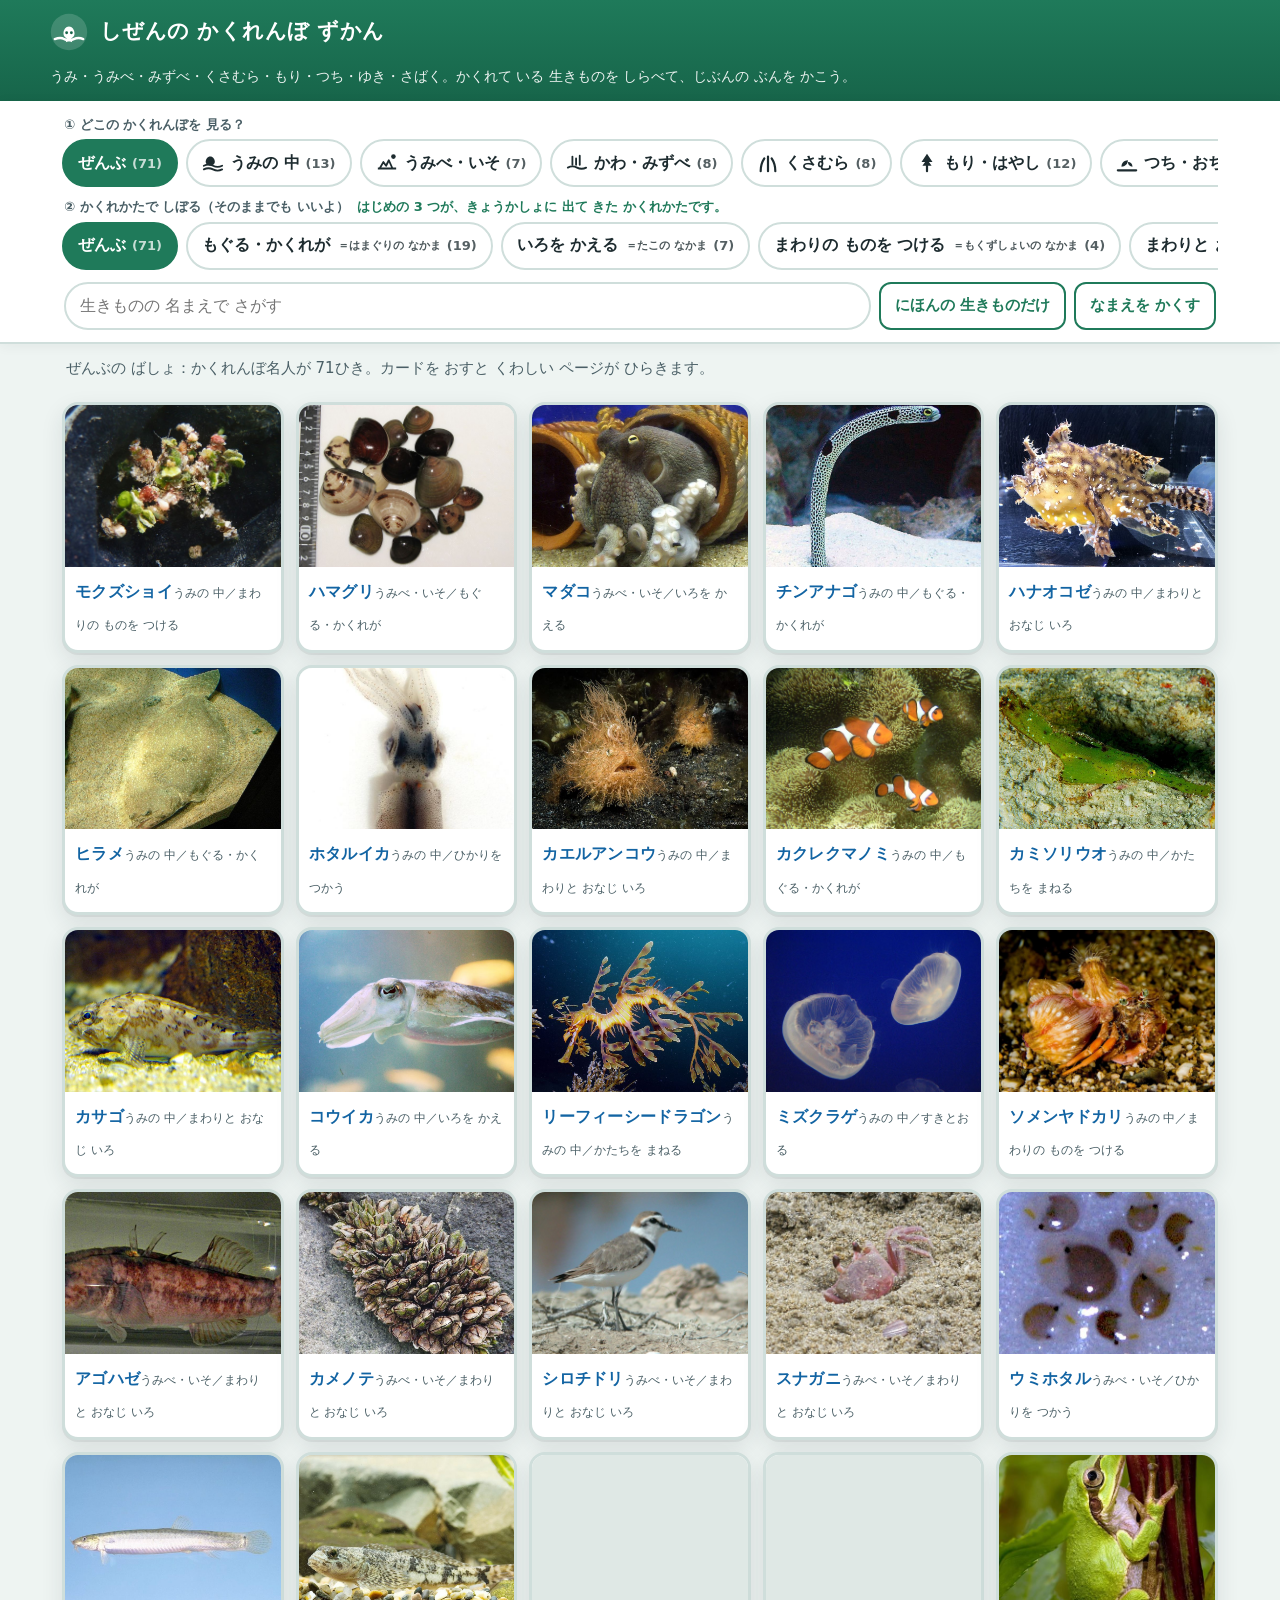
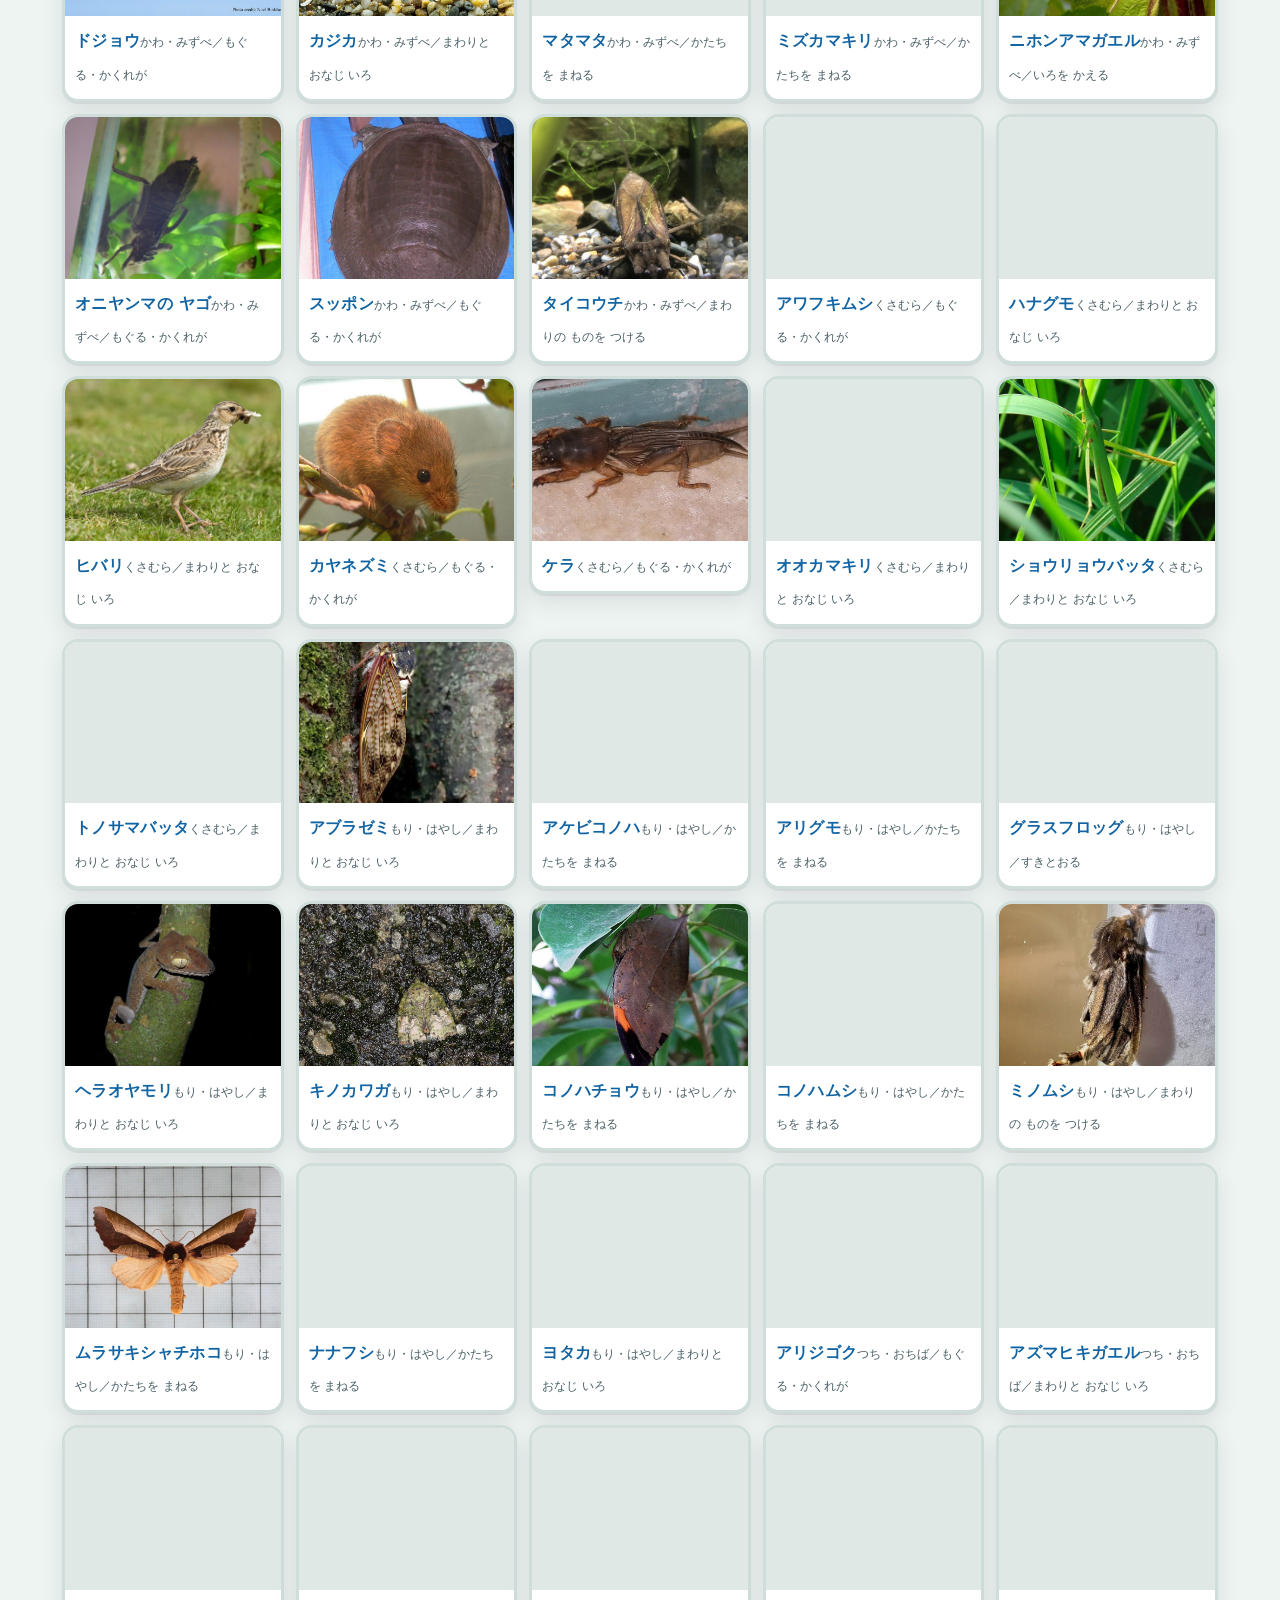
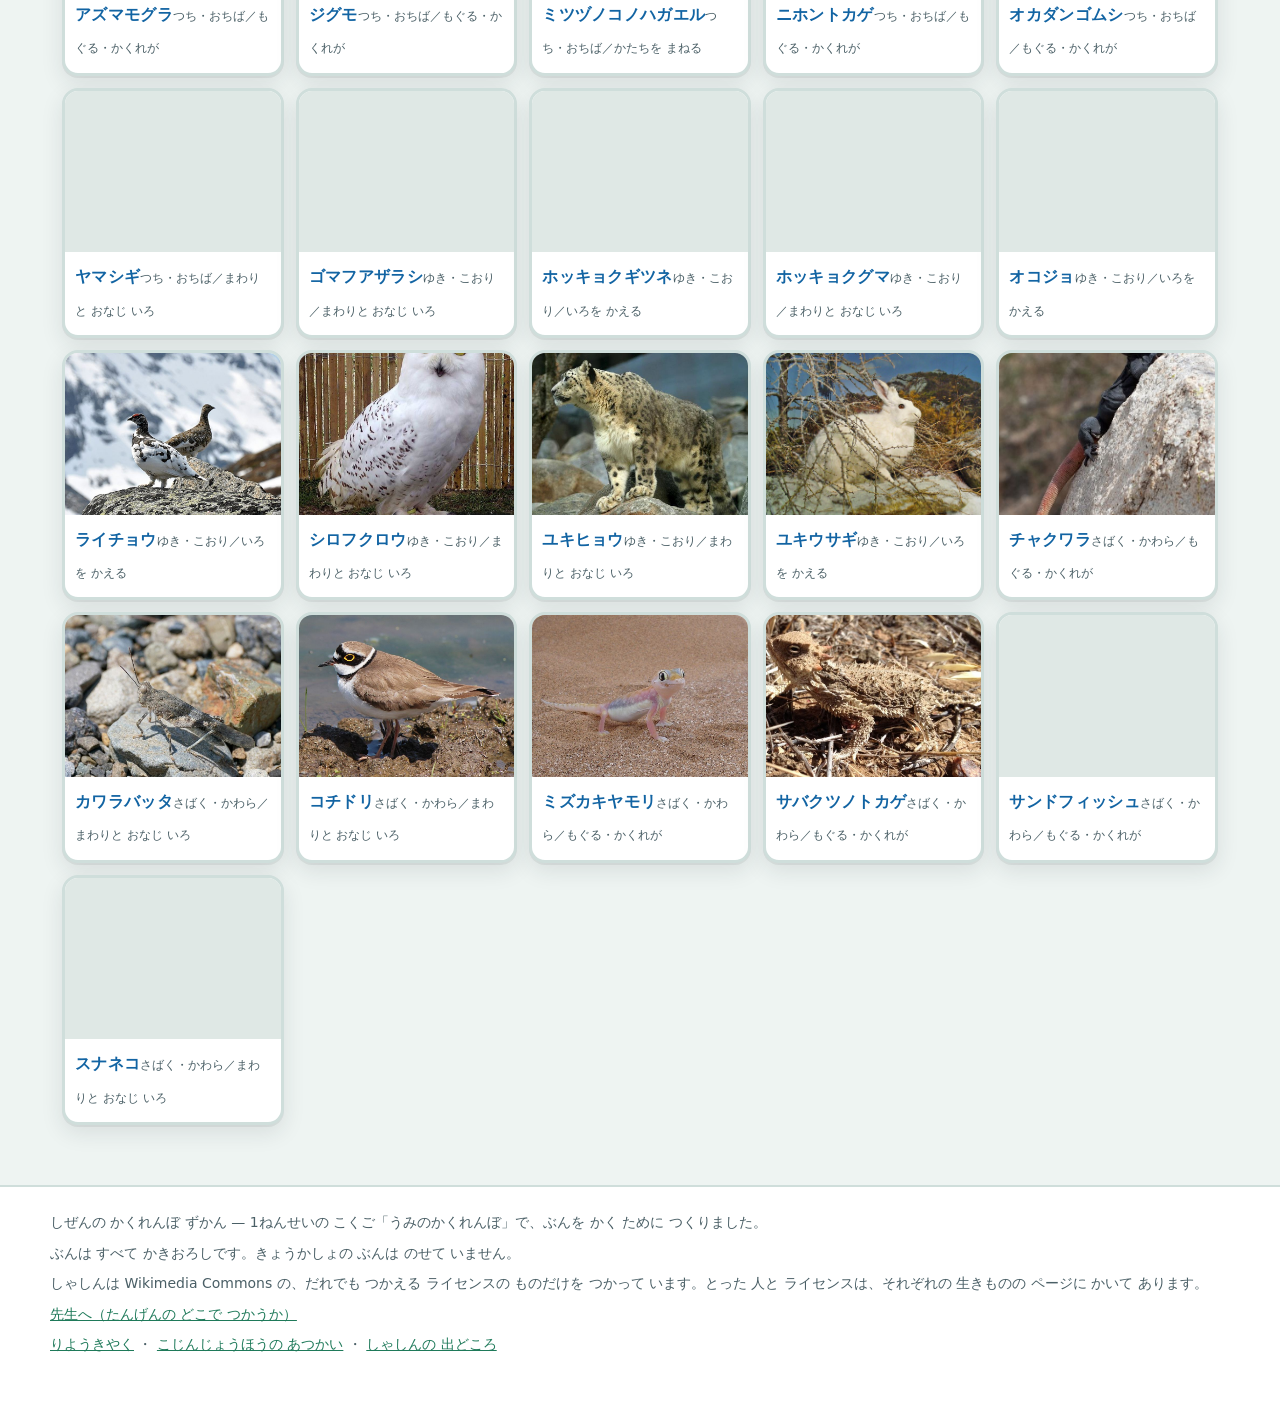
==== commit d4ba58e2: "fix: 画面・ライセンス・安全の 44 件を 直し、検査を 3 本 足す 出どころ照合（105 件）の あとに、4 つの 見かた（コード・ライセンス・ 1年生の 読み・抜け）で 読みなおして 立った" ====
--- a/index.html
+++ b/index.html
@@ -48,6 +48,7 @@
     <div class="toolbar-row">
       <label class="skip-link" for="q">生きものを さがす</label>
       <input class="search" id="q" type="search" placeholder="生きものの 名まえで さがす" autocomplete="off">
+      <button class="btn" type="button" id="jp-toggle" aria-pressed="false">にほんの 生きものだけ</button>
       <button class="btn" type="button" id="quiz-toggle" aria-pressed="false">なまえを かくす</button>
     </div>
   </div>
@@ -57,12 +58,12 @@
 
 <main>
   <div class="grid" id="grid"></div>
-  <p class="empty" id="empty" hidden>この くみあわせの 生きものは いません。①か ②を「ぜんぶ」に もどして みて ください。</p>
+  <p class="empty" id="empty" hidden>この くみあわせの 生きものは いません。さがす ことばを けすか、①か ②を「ぜんぶ」に もどして みて ください。</p>
 </main>
 
 <dialog class="sheet" id="sheet" aria-labelledby="sheet-title">
   <div class="sheet-head">
-    <h2 id="sheet-title">　</h2>
+    <h2 id="sheet-title"></h2>
     <button class="close" type="button" id="sheet-close">とじる</button>
   </div>
   <div class="sheet-body" id="sheet-body"></div>
@@ -70,11 +71,14 @@
 
 <footer class="site">
   <div class="footer-inner">
-    <p>しぜんの かくれんぼ ずかん — 小学1年生 国語「うみのかくれんぼ」の 書く 学習のために つくりました。</p>
-    <p>文は すべて 書きおろしです。教科書の 本文は のせて いません。</p>
-    <p>写真は Wikimedia Commons の、だれでも つかえる ライセンスの ものだけを つかって います。作者と ライセンスは、それぞれの 生きものの ページに 書いて あります。</p>
-    <p><a href="./for-teachers.html">先生へ（単元の どこで つかうか）</a></p>
-    <p id="local-links"><a href="./terms.html">りようきやく</a> ・ <a href="./privacy.html">こじんじょうほうの あつかい</a> ・ <a href="./credits.html">写真の 出どころ</a></p>
+    <!-- ⚠️ ここも 1年生が 読む ところ。つかう 漢字は
+         上の カードと 同じ 41字（tools/check-text.mjs が 見張って いる）。
+         下まで ころがせば 子どもも 見るので、ここだけ 大人の 字に しない。 -->
+    <p>しぜんの かくれんぼ ずかん — 1ねんせいの こくご「うみのかくれんぼ」で、ぶんを かく ために つくりました。</p>
+    <p>ぶんは すべて かきおろしです。きょうかしょの ぶんは のせて いません。</p>
+    <p>しゃしんは Wikimedia Commons の、だれでも つかえる ライセンスの ものだけを つかって います。とった 人と ライセンスは、それぞれの 生きものの ページに かいて あります。</p>
+    <p><a href="./for-teachers.html">先生へ（たんげんの どこで つかうか）</a></p>
+    <p id="local-links"><a href="./terms.html">りようきやく</a> ・ <a href="./privacy.html">こじんじょうほうの あつかい</a> ・ <a href="./credits.html">しゃしんの 出どころ</a></p>
     <span data-giga-links data-links="terms,privacy"></span>
   </div>
 </footer>
--- a/style.css
+++ b/style.css
@@ -138,6 +138,11 @@
 
 /* なまえを かくす（クイズに する） */
 body.is-quiz .card .nm { background: var(--ink-soft); color: transparent; border-radius: 6px; user-select: none; }
+/* ⚠️ .sub（ばしょ／かくれかた）も いっしょに かくす。
+      for-teachers.html が すすめる はじめの 活動は「しゃしんだけを 見て
+      『どこに かくれて いるか』『なぜ 見つかりにくいか』を 話しあう」もの。
+      名まえの すぐ 下に その 2 つの 答えが 出て いたら 話しあいに ならない。 */
+body.is-quiz .card .sub { visibility: hidden; }
 body.is-quiz .card .nm::after { content: "？"; color: #fff; }
 
 .empty { padding: 40px 16px; text-align: center; color: var(--ink-soft); font-size: 17px; }
@@ -155,7 +160,7 @@
   position: sticky; top: 0; z-index: 2; background: var(--s-name); color: #fff;
   padding: 10px 14px; display: flex; align-items: center; gap: 10px;
 }
-.sheet-head h2 { margin: 0; font-size: 20px; letter-spacing: .04em; }
+.sheet-head h2 { margin: 0; font-size: 20px; letter-spacing: .04em; min-height: 28px; }
 .sheet-head .close {
   margin-left: auto; flex: none; min-height: var(--tap); min-width: var(--tap);
   padding: 6px 16px; border-radius: 12px; border: 2px solid #fff; background: #fff;
@@ -187,6 +192,11 @@
   display: inline-flex; align-items: center;
   min-height: var(--tap); padding: 0 4px;
 }
+/* ライセンスの つなぎと Commons の つなぎの あいだの あき。
+   ⚠️ ここを 全角スペース（U+3000）で 空けない。分かち書きの
+      すきまは ぜんぶ 半角で そろえて ある（tools/check-data.mjs が
+      data/ 側を 見張って いる）。 */
+.credit a + a { margin-left: 10px; }
 
 h3.sec { font-size: 15px; margin: 18px 0 6px; color: var(--accent); letter-spacing: .06em; }
 
@@ -307,11 +317,14 @@
         もとの きまりで margin:auto を 持って いて、いんさつの ときも
         のこる。2026-11-08 に はかったら 上に 208px（およそ 55mm）の
         あきが できて、カードが 紙の 5 分の 1 ほど 下から 始まって いた。 */
-  dialog.sheet {
+  /* ⚠️ [open] を 付ける ことを 忘れない。作者の CSS は ブラウザの
+        もとの きまり（dialog:not([open]) { display:none }）より つよいので、
+        付けないと とじた あとの カードまで 紙に 出る。 */
+  dialog.sheet[open] {
     position: static; display: block; box-shadow: none;
     max-height: none; width: auto; margin: 0 !important; border: 0;
   }
-  dialog.sheet::backdrop { display: none; }
+  dialog.sheet[open]::backdrop { display: none; }
   .sheet-body { padding: 0; }
   .writer { border-top: 0; margin-top: 0; padding-top: 0; }
   body { background: #fff; }
@@ -326,6 +339,19 @@
      およそ 150mm のこる。小さいと 絵が かきにくい。 */
   .draw-box { display: block; margin-top: 6mm; border: 2px solid #000; border-radius: 8px; height: 150mm; position: relative; }
   .draw-box span { position: absolute; top: 3mm; left: 4mm; font-size: 11pt; font-weight: 800; }
+
+  /* 読みもの の ページ（先生へ・きやく・こじんじょうほう・写真の 出どころ）。
+     ⚠️ 題は header.site の 中に ある。上の きまりで header.site を
+        消して いるので、ここで もどさないと 題の ない 紙が 出る。
+        「← ずかんに もどる」は おせない ボタンなので 紙には 出さない。 */
+  body.doc-page header.site {
+    display: block !important;
+    background: none; color: #000; padding: 0 0 4mm;
+    border-bottom: 2px solid #000;
+  }
+  body.doc-page header.site h1 { font-size: 16pt; }
+  body.doc-page .back { display: none !important; }
+  body.doc-page .doc { max-width: none; padding: 0; }
 
   @page { margin: 12mm; }
 }
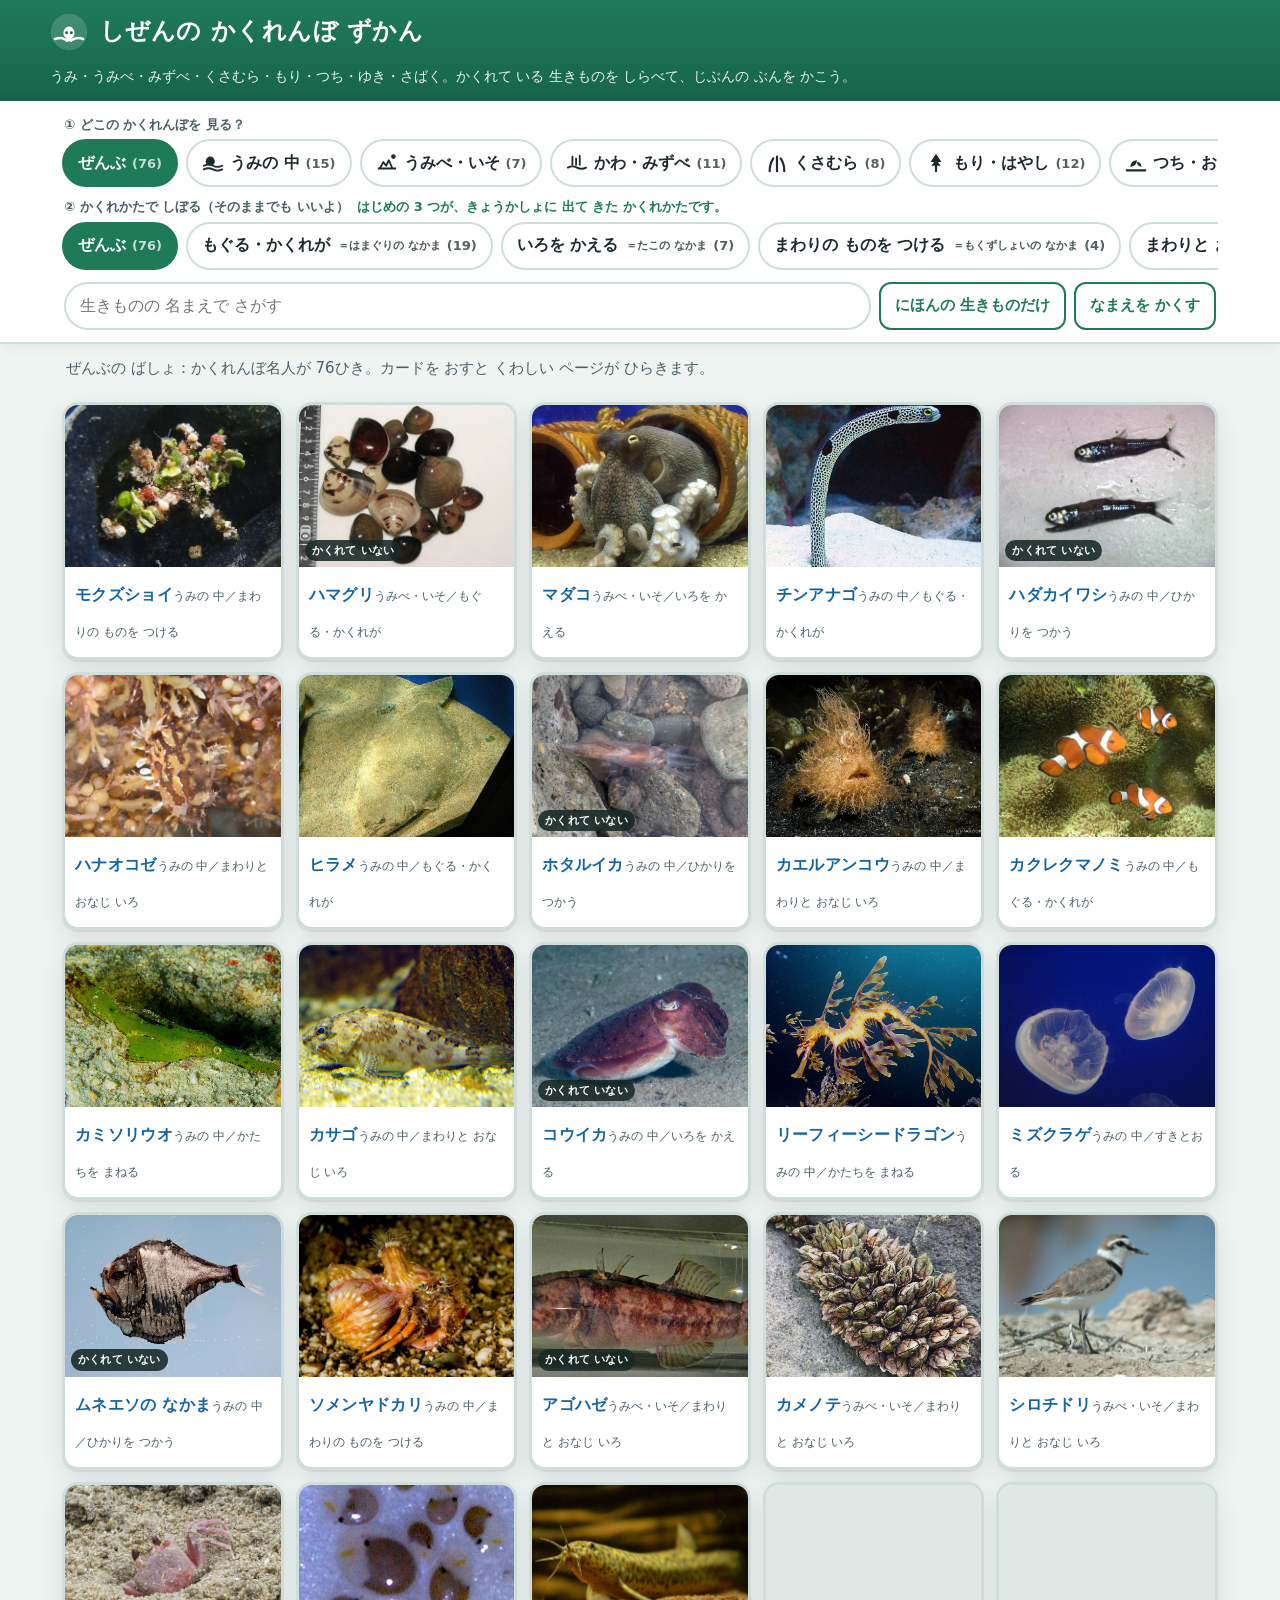
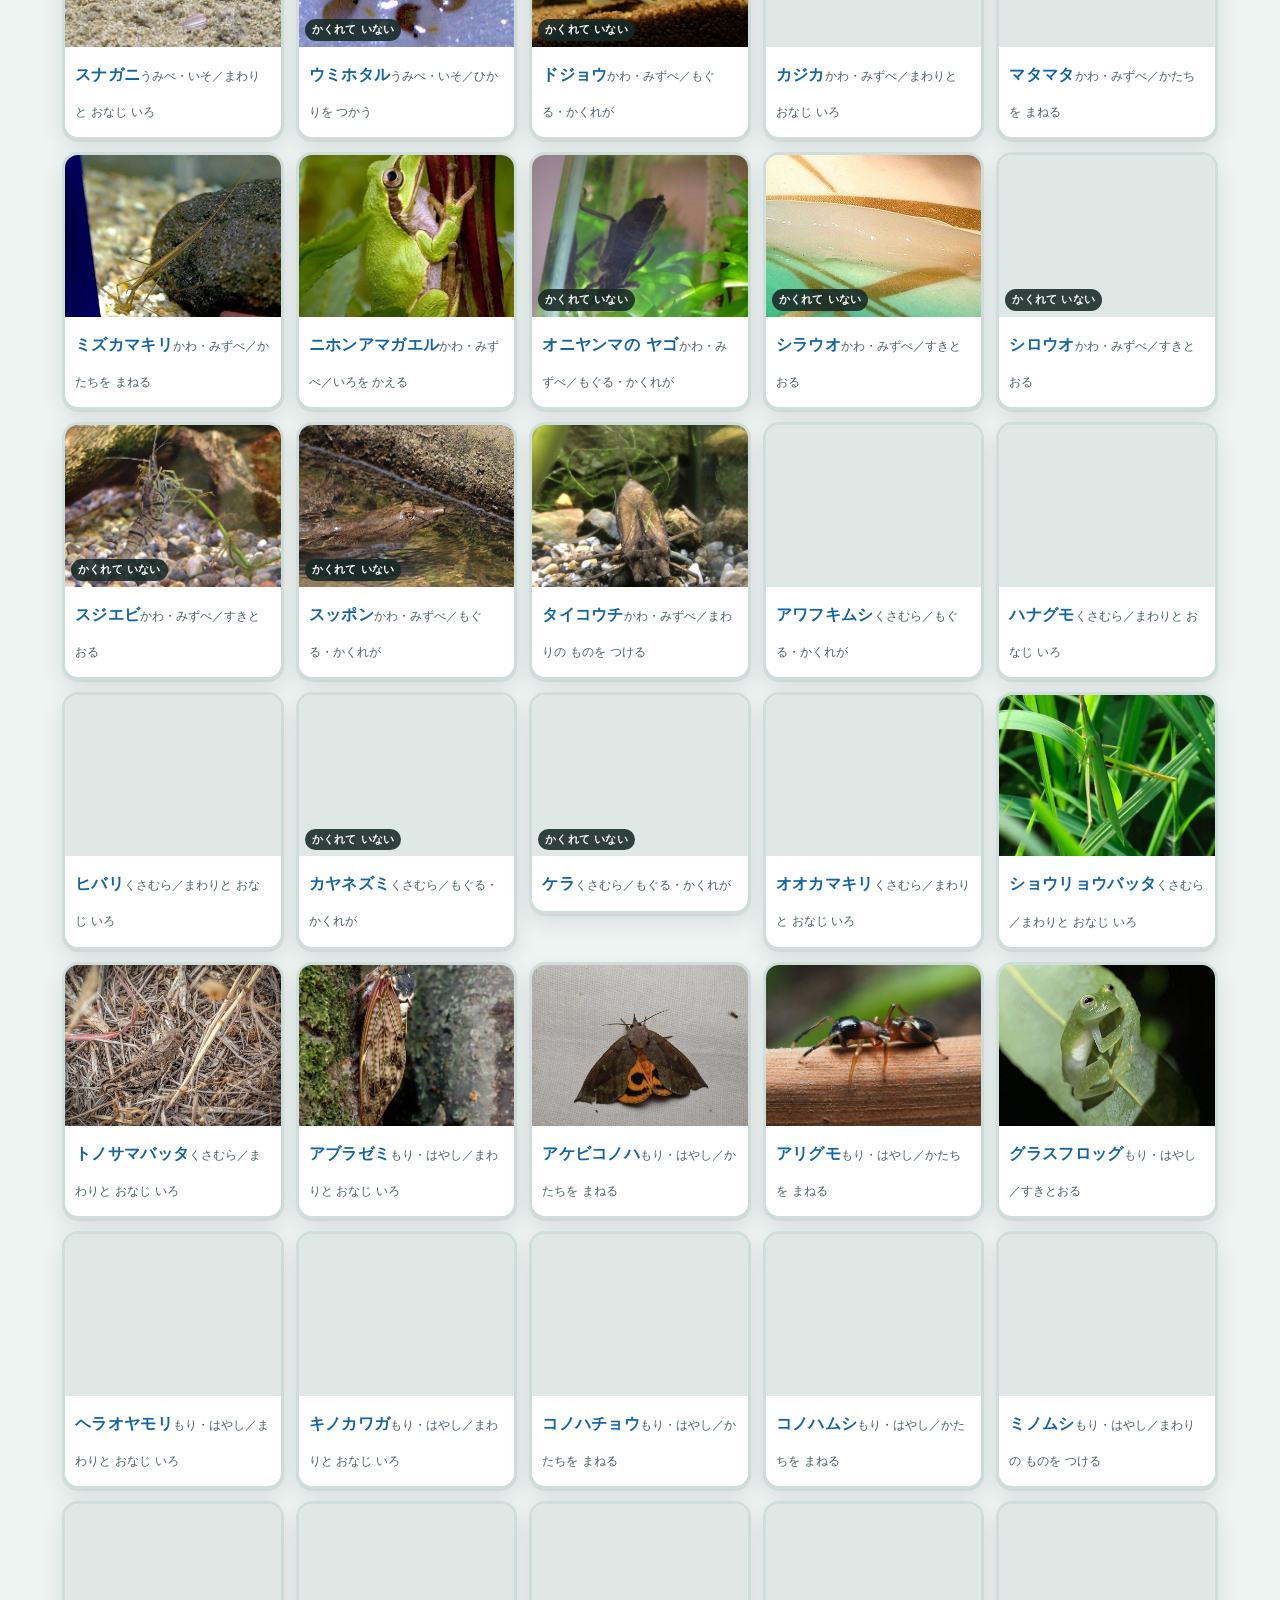
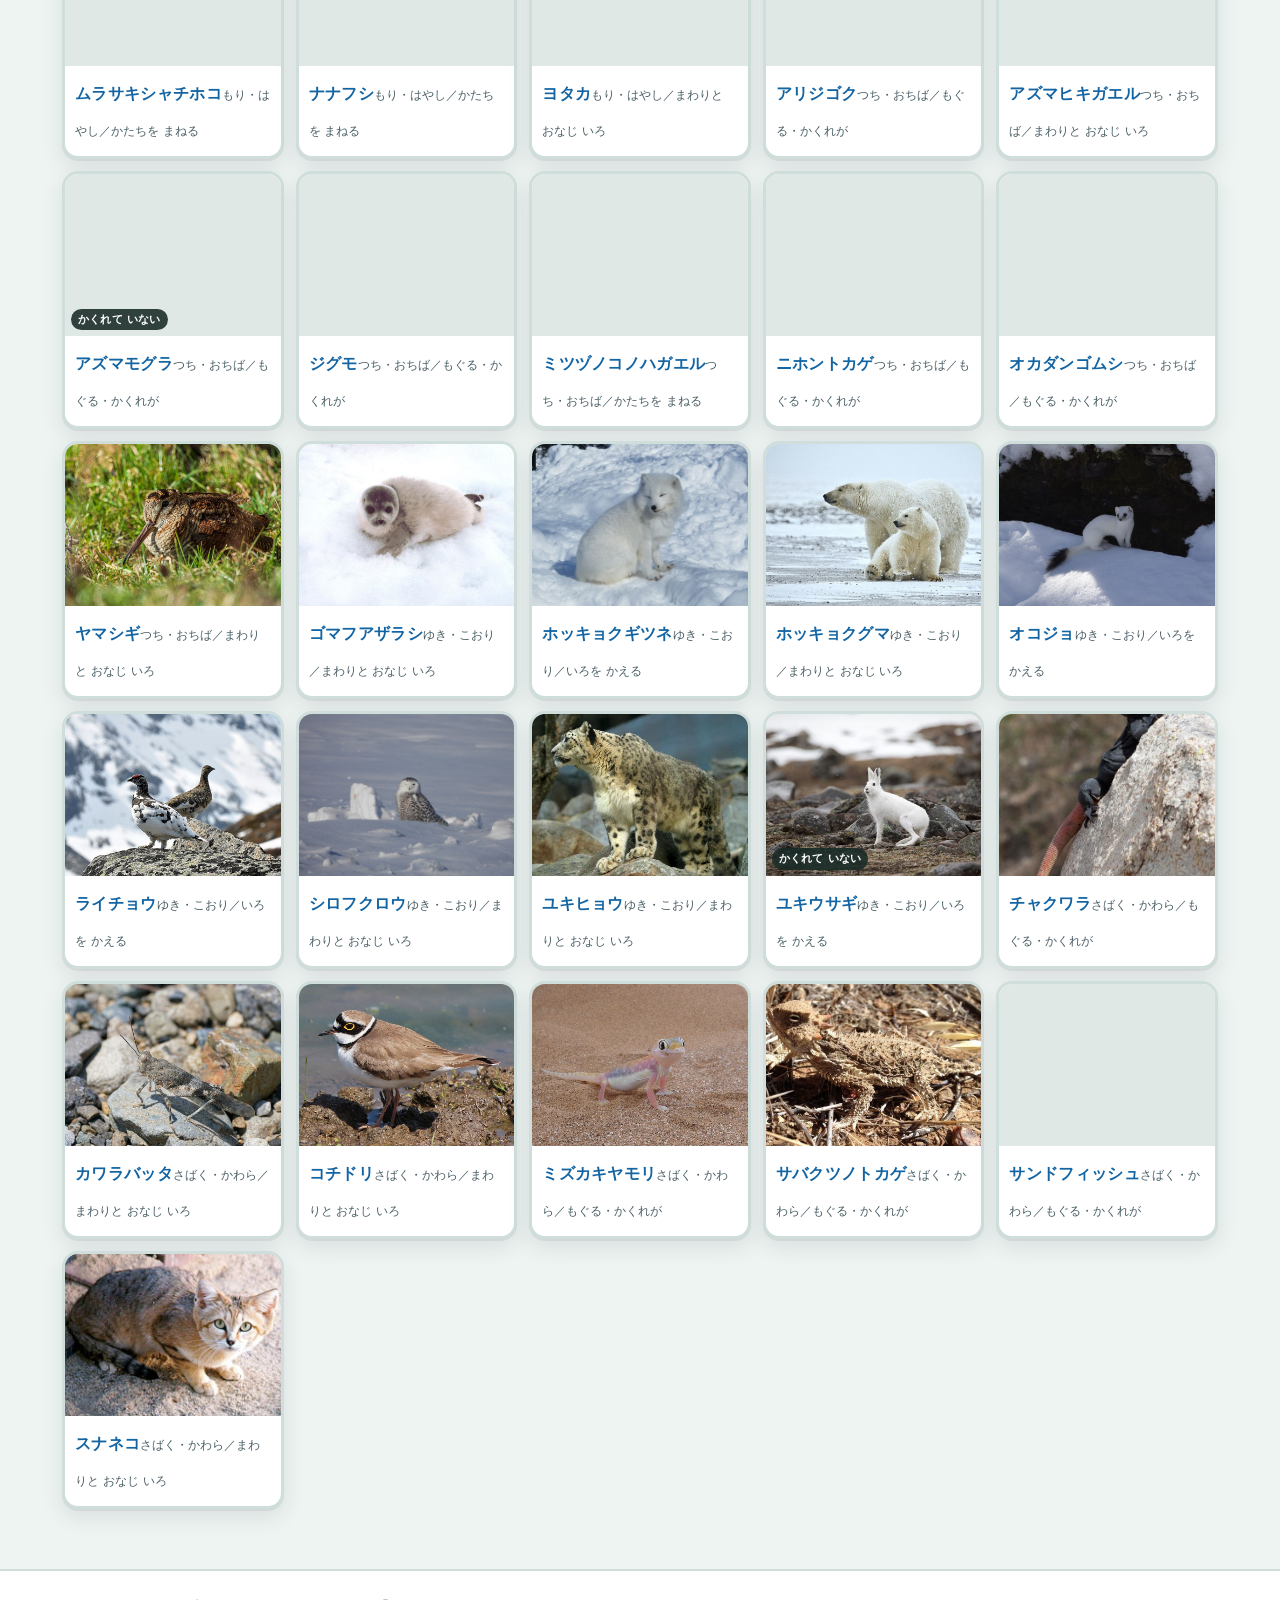
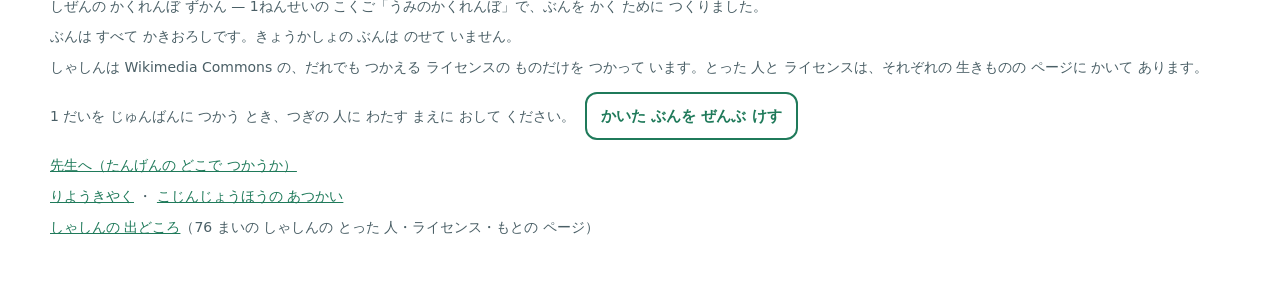
==== commit a8dd7f7c: "fix: しらべなおした 34 件を 直し、艦隊の 共通ゲートを 通す 疑う側に立って自分の成果物を 10 方向から調べなおし、56 件を挙げて それぞれ 2 人で裏取りした。立った 34 件を直し、" ====
--- a/index.html
+++ b/index.html
@@ -4,6 +4,30 @@
 <meta charset="utf-8">
 <meta name="viewport" content="width=device-width, initial-scale=1, viewport-fit=cover">
 <meta name="color-scheme" content="light">
+<!-- ⚠️ 外から 1 つも 読まない ことを、ブラウザにも 言わせる。
+     静的検査（tools/check-no-external.mjs）は「書いて ある URL」しか 見ないので、
+     実行中に 組み立てた URL は すりぬける。ここで 塞ぐと、すりぬけた ものも
+     ブラウザが 止める（GIGA Standard v5 の B_CSP）。
+     ⚠️ style-src に 'unsafe-inline' が 要る。giga-sw-updater.js の
+        おしらせは Shadow DOM の 中に <style> を 書くので、外すと
+        「新しい ばんが あります」の 見た目が こわれる。
+        script-src の ほうには ぜったいに 足さない。
+     ⚠️ frame-ancestors は <meta> では 無視される。ここに 書かない。
+     ⚠️ 出どころ（Wikimedia など）への <a href> は「読み込み」では なく
+        「ページの 行き先」なので、これに 止められない。 -->
+<meta http-equiv="Content-Security-Policy" content="
+  default-src 'self';
+  script-src 'self';
+  style-src 'self' 'unsafe-inline';
+  img-src 'self' data:;
+  font-src 'self';
+  connect-src 'self';
+  manifest-src 'self';
+  worker-src 'self';
+  base-uri 'self';
+  form-action 'none';
+  object-src 'none';
+">
 <title>しぜんの かくれんぼ ずかん｜うみ・くさむら・もり・ゆきの かくれんぼ名人</title>
 <meta name="description" content="小学1年生の国語「うみのかくれんぼ」で、自分の生きものの かくれ方を 書くための ずかんです。うみ・うみべ・みずべ・くさむら・もり・つち・ゆき・さばく の生きものを、写真と、教材文と同じ「ばしょ → からだ → かくれ方」の文で しらべられます。">
 <meta name="robots" content="index, follow">
@@ -15,6 +39,12 @@
 <link rel="manifest" href="./manifest.webmanifest">
 <meta name="theme-color" content="#1f7a5a">
 <link rel="stylesheet" href="./style.css">
+<!-- ⚠️ install-hook.js だけは <head> で 読む。
+     Chrome は 条件が そろうと すぐに beforeinstallprompt を 出すので、
+     本体（app.js）の あとだと 合図を 取りこぼし、通信の 遅い 端末で
+     「ホームに いれる」が 出なく なる（GIGA Standard v5 の E_INSTALL_HOOK）。
+     defer なので 画面を 止めない。 -->
+<script src="./install-hook.js" defer></script>
 </head>
 <body>
 
@@ -56,6 +86,13 @@
 
 <p class="count-line" id="count" role="status" aria-live="polite"></p>
 
+<!-- ⚠️ カードを ひらかないで いんさつすると、紙が まっ白に なる。
+     @media print は 見出しも 一らんも 消すので、紙に 出る ものが
+     1 つも のこらない（2026-11-09 に 実測）。その ときの ための 1 行。
+     画面には 出ない。カードを ひらいて いる あいだは 紙にも 出ない。 -->
+<p class="print-hint">「しぜんの かくれんぼ ずかん」<br>
+生きものの カードを ひらいてから いんさつすると、「かくれんぼカード」が 出ます。</p>
+
 <main>
   <div class="grid" id="grid"></div>
   <p class="empty" id="empty" hidden>この くみあわせの 生きものは いません。さがす ことばを けすか、①か ②を「ぜんぶ」に もどして みて ください。</p>
@@ -77,8 +114,24 @@
     <p>しぜんの かくれんぼ ずかん — 1ねんせいの こくご「うみのかくれんぼ」で、ぶんを かく ために つくりました。</p>
     <p>ぶんは すべて かきおろしです。きょうかしょの ぶんは のせて いません。</p>
     <p>しゃしんは Wikimedia Commons の、だれでも つかえる ライセンスの ものだけを つかって います。とった 人と ライセンスは、それぞれの 生きものの ページに かいて あります。</p>
+    <!-- ⚠️ 1 だいの たんまつを 2 人で つかう ときの ため。
+         かいた ぶんは この たんまつに のこるので、つぎの 人が
+         おなじ カードを ひらくと 前の 人の ぶんが 出て くる。
+         カードの 中の「ぜんぶ けす」は、その 1 ひきぶんだけ。
+         ここは たんまつに のこって いる ぶんを ぜんぶ けす。 -->
+    <p class="wipe-row">1 だいを じゅんばんに つかう とき、つぎの 人に わたす まえに おして ください。
+      <button class="btn" type="button" id="wipe-drafts">かいた ぶんを ぜんぶ けす</button>
+    </p>
     <p><a href="./for-teachers.html">先生へ（たんげんの どこで つかうか）</a></p>
-    <p id="local-links"><a href="./terms.html">りようきやく</a> ・ <a href="./privacy.html">こじんじょうほうの あつかい</a> ・ <a href="./credits.html">しゃしんの 出どころ</a></p>
+    <!-- ⚠️ 「しゃしんの 出どころ」を #local-links の 中に 入れない こと。
+         giga-school.com では app.js の tidyFooterLinks() が #local-links を
+         まるごと かくし、giga-app-links.js が りようきやく・こじんじょうほうを
+         出しなおす。ところが あちらは 出どころの ページを 持って いないので、
+         いっしょに 入れて おくと **出どころへ 行ける 道が 1 本も なく なる**。
+         CC BY / CC BY-SA は 作者と ライセンスを 出すのが 条件なので、
+         ここが 消えると ライセンスの 条件を 満たさなく なる。 -->
+    <p id="local-links"><a href="./terms.html">りようきやく</a> ・ <a href="./privacy.html">こじんじょうほうの あつかい</a></p>
+    <p><a href="./credits.html">しゃしんの 出どころ</a>（76 まいの しゃしんの とった 人・ライセンス・もとの ページ）</p>
     <span data-giga-links data-links="terms,privacy"></span>
   </div>
 </footer>
@@ -87,6 +140,5 @@
 <script src="./app.js"></script>
 <script src="./giga-app-links.js" defer></script>
 <script src="./giga-sw-updater.js" defer></script>
-<script src="./install-hook.js" defer></script>
 </body>
 </html>
--- a/style.css
+++ b/style.css
@@ -41,12 +41,18 @@
 * { box-sizing: border-box; }
 html { color-scheme: light; }
 
+/* ⚠️ 字の 大きさは ぜんぶ rem。px で 書くと、ブラウザの
+      「文字の 大きさ」を 大きく して いる 子の 画面だけ 何も かわらない。
+      1rem = ブラウザの きほんの 大きさ（ふつうは 16px）なので、
+      いまの 見た目は 16px の とき そのまま。
+   ⚠️ タップの 大きさ（--tap: 48px）は px の まま。あちらを rem に すると、
+      字を 小さく して いる 端末で 48px を 下まわる（艦隊の きまり）。 */
 body {
   margin: 0;
   background: var(--bg);
   color: var(--ink);
   font-family: var(--font);
-  font-size: 17px;
+  font-size: clamp(1rem, 0.95rem + 0.3vw, 1.1875rem);
   line-height: 1.9;
   -webkit-text-size-adjust: 100%;
 }
@@ -55,18 +61,37 @@
 
 /* ── ヘッダー ───────────────────────────────────────────── */
 
-header.site { background: linear-gradient(180deg, #1f7a5a 0%, #17654a 100%); color: #fff; padding: 13px 16px 11px; }
+/* ⚠️ ノッチの ある 端末（iPad / iPhone）では、viewport-fit=cover に して
+   いる ぶん、画面の はしまで 絵が のびる。env(safe-area-inset-*) を
+   足さないと、題が ノッチの 下に もぐる（GIGA Standard v5 の D_SAFE_AREA）。 */
+header.site {
+  background: linear-gradient(180deg, #1f7a5a 0%, #17654a 100%); color: #fff;
+  padding: calc(13px + env(safe-area-inset-top)) calc(16px + env(safe-area-inset-right))
+           11px calc(16px + env(safe-area-inset-left));
+}
 .site-inner { max-width: 1180px; margin: 0 auto; display: flex; align-items: center; gap: 12px; flex-wrap: wrap; }
-.site h1 { margin: 0; font-size: 21px; line-height: 1.4; letter-spacing: .02em; }
-.site .lead { margin: 0; font-size: 14px; opacity: .92; flex-basis: 100%; }
+.site h1 { margin: 0; font-size: clamp(1.1875rem, 1.05rem + 0.7vw, 1.5rem); line-height: 1.4; letter-spacing: .02em; }
+.site .lead { margin: 0; font-size: 0.875rem; opacity: .92; flex-basis: 100%; }
 .site .mark { width: 38px; height: 38px; flex: none; }
 
 /* ── 道具だな ───────────────────────────────────────────── */
 
-.toolbar { position: sticky; top: 0; z-index: 20; background: var(--panel); border-bottom: 2px solid var(--line); box-shadow: 0 2px 12px rgba(29,43,47,.06); }
-.toolbar-inner { max-width: 1180px; margin: 0 auto; padding: 8px 12px 10px; }
-
-.tab-label { font-size: 13px; font-weight: 700; color: var(--ink-soft); margin: 4px 2px 2px; }
+/* ⚠️ はりついた まま 高く なると、字を 大きく して いる 子の 画面では
+      道具だなが 上半分を うめて、カードが 見えなく なる。
+      高さに 上限を おいて、こえたら 道具だなの 中を ころがせるように する。 */
+.toolbar {
+  position: sticky; top: 0; z-index: 20; background: var(--panel);
+  border-bottom: 2px solid var(--line); box-shadow: 0 2px 12px rgba(29,43,47,.06);
+  max-height: 60vh; overflow-y: auto;
+}
+/* 画面が たてに みじかい とき（よこむきの タブレットなど）は はりつけない */
+@media (max-height: 520px) { .toolbar { position: static; max-height: none; } }
+.toolbar-inner {
+  max-width: 1180px; margin: 0 auto;
+  padding: 8px calc(12px + env(safe-area-inset-right)) 10px calc(12px + env(safe-area-inset-left));
+}
+
+.tab-label { font-size: 0.8125rem; font-weight: 700; color: var(--ink-soft); margin: 4px 2px 2px; }
 .tab-note { font-weight: 700; color: var(--accent); margin-left: 4px; }
 
 .tabs { display: flex; gap: 8px; overflow-x: auto; padding-bottom: 4px; scrollbar-width: thin; }
@@ -74,14 +99,14 @@
 .tab {
   flex: none; min-height: var(--tap); min-width: var(--tap);
   padding: 6px 14px; border: 2px solid var(--line); border-radius: 999px;
-  background: #fff; color: var(--ink); font-family: inherit; font-size: 16px;
+  background: #fff; color: var(--ink); font-family: inherit; font-size: 1rem;
   font-weight: 700; cursor: pointer; display: inline-flex; align-items: center;
   gap: 6px; white-space: nowrap;
 }
 .tab:hover { border-color: var(--accent); }
 .tab[aria-pressed="true"] { background: var(--accent); border-color: var(--accent); color: #fff; }
-.tab .n { font-size: 13px; font-weight: 700; opacity: .75; }
-.tab .teach { font-size: 11px; font-weight: 700; opacity: .8; margin-left: 2px; }
+.tab .n { font-size: 0.8125rem; font-weight: 700; opacity: .75; }
+.tab .teach { font-size: 0.6875rem; font-weight: 700; opacity: .8; margin-left: 2px; }
 .tab .glyph { width: 22px; height: 22px; flex: none; }
 .tab.is-empty { opacity: .42; cursor: default; background: #f4f6f6; }
 .tab.is-empty:hover { border-color: var(--line); }
@@ -91,11 +116,11 @@
 .search {
   flex: 1 1 200px; min-height: var(--tap); padding: 6px 14px;
   border: 2px solid var(--line); border-radius: 999px; font-family: inherit;
-  font-size: 16px; color: var(--ink); background: #fff;
+  font-size: 1rem; color: var(--ink); background: #fff;
 }
 .search:focus { outline: 0; border-color: var(--accent); box-shadow: 0 0 0 3px var(--accent-bg); }
 
-.count-line { max-width: 1180px; margin: 0 auto; padding: 10px 16px 0; font-size: 15px; color: var(--ink-soft); }
+.count-line { max-width: 1180px; margin: 0 auto; padding: 10px 16px 0; font-size: 0.9375rem; color: var(--ink-soft); }
 
 /* ── カードの 並び ─────────────────────────────────────── */
 
@@ -132,20 +157,40 @@
   width: 100%; height: 100%; object-fit: cover; display: block;
 }
 
+/* かくれて いない しゃしんの しるし。しゃしんの 上に のせる。
+   ⚠️ 下の 「なまえを かくす」で かくさない こと（app.js の 注意書き）。 */
+.card .nothide {
+  position: absolute; left: 6px; bottom: 6px; z-index: 1;
+  background: rgba(23, 42, 38, .88); color: #fff;
+  font-size: 0.6875rem; font-weight: 700; line-height: 1.4;
+  padding: 3px 7px; border-radius: 999px; letter-spacing: .02em;
+}
+
 .card .cap { padding: 8px 10px 10px; }
-.card .nm { font-size: 16px; font-weight: 800; letter-spacing: .02em; line-height: 1.5; color: var(--s-name); }
-.card .sub { font-size: 12px; color: var(--ink-soft); margin-top: 2px; line-height: 1.6; }
-
-/* なまえを かくす（クイズに する） */
-body.is-quiz .card .nm { background: var(--ink-soft); color: transparent; border-radius: 6px; user-select: none; }
+.card .nm { font-size: 1rem; font-weight: 800; letter-spacing: .02em; line-height: 1.5; color: var(--s-name); }
+.card .sub { font-size: 0.75rem; color: var(--ink-soft); margin-top: 2px; line-height: 1.6; }
+
+/* なまえを かくす（クイズに する）
+   ⚠️ 字を 見えなく するだけでは だめ。読み上げは 字を 読むので、
+      名まえは app.js の buildCard が 「？」に 入れかえて いる。
+      ここは その 「？」の 見た目だけを ととのえる。
+   ⚠️ はばを 名まえなりに すると、ながい 名まえの カードだけ 帯が ながく
+      なって、字数が 手がかりに なる。はばを そろえる。 */
+body.is-quiz .card .nm {
+  display: inline-block; min-width: 4.5em; text-align: center;
+  background: var(--ink-soft); color: #fff; border-radius: 6px; user-select: none;
+}
+/* 写真が まだ 控えに 無い ところを オフラインで ひらくと、こわれた 画像の
+   かわりに alt の 字が 出る。クイズ中は その 字も 読めなく する。
+   （alt そのものからも 名まえは 外して ある。二重の 見はり。） */
+body.is-quiz .card .shot img { color: transparent; }
 /* ⚠️ .sub（ばしょ／かくれかた）も いっしょに かくす。
       for-teachers.html が すすめる はじめの 活動は「しゃしんだけを 見て
       『どこに かくれて いるか』『なぜ 見つかりにくいか』を 話しあう」もの。
       名まえの すぐ 下に その 2 つの 答えが 出て いたら 話しあいに ならない。 */
 body.is-quiz .card .sub { visibility: hidden; }
-body.is-quiz .card .nm::after { content: "？"; color: #fff; }
-
-.empty { padding: 40px 16px; text-align: center; color: var(--ink-soft); font-size: 17px; }
+
+.empty { padding: 40px 16px; text-align: center; color: var(--ink-soft); font-size: 1.0625rem; }
 
 /* ── くわしい ページ（ダイアログ）───────────────────────── */
 
@@ -160,11 +205,11 @@
   position: sticky; top: 0; z-index: 2; background: var(--s-name); color: #fff;
   padding: 10px 14px; display: flex; align-items: center; gap: 10px;
 }
-.sheet-head h2 { margin: 0; font-size: 20px; letter-spacing: .04em; min-height: 28px; }
+.sheet-head h2 { margin: 0; font-size: clamp(1.125rem, 1rem + 0.6vw, 1.4375rem); letter-spacing: .04em; min-height: 28px; }
 .sheet-head .close {
   margin-left: auto; flex: none; min-height: var(--tap); min-width: var(--tap);
   padding: 6px 16px; border-radius: 12px; border: 2px solid #fff; background: #fff;
-  color: var(--s-name); font-family: inherit; font-size: 15px; font-weight: 800; cursor: pointer;
+  color: var(--s-name); font-family: inherit; font-size: 0.9375rem; font-weight: 800; cursor: pointer;
 }
 
 .sheet-body { padding: 14px 16px 22px; }
@@ -184,7 +229,15 @@
 }
 
 /* 写真の 出どころ。CC BY / CC BY-SA は 作者と ライセンスを 出すのが きまり */
-.credit { font-size: 12px; color: var(--ink-soft); line-height: 1.7; margin: 5px 0 14px; }
+/* しゃしんが「かくれて いない ときの もの」だと 書く 行。
+   ⚠️ 小さくして 目だたなく しない。これを 読まないと、しゃしんを 見て
+      「どこに かくれて いるか」を さがす 子が、さがせない ものを さがす。 */
+.photo-note {
+  margin: 6px 0 0; padding: 7px 12px; border-radius: 8px;
+  background: #fff6e0; border: 1px solid #e8cf96;
+  font-size: 0.875rem; line-height: 1.7; color: #6b4e14;
+}
+.credit { font-size: 0.75rem; color: var(--ink-soft); line-height: 1.7; margin: 5px 0 14px; }
 /* ⚠️ 字だけの リンクは 行の 高さしか なく、48px 角を 割る。
       おとなが 押す ところでも 押せる ものは 押せる 大きさに する。 */
 .credit a {
@@ -198,19 +251,19 @@
       data/ 側を 見張って いる）。 */
 .credit a + a { margin-left: 10px; }
 
-h3.sec { font-size: 15px; margin: 18px 0 6px; color: var(--accent); letter-spacing: .06em; }
+h3.sec { font-size: 0.9375rem; margin: 18px 0 6px; color: var(--accent); letter-spacing: .06em; }
 
 /* 教材文の 3 文。ここが 書き写す ところ */
 .steps { margin: 0; padding: 0; list-style: none; }
-.steps li { position: relative; padding: 8px 0 8px 40px; border-bottom: 1px dashed var(--line); font-size: 17px; line-height: 2; }
+.steps li { position: relative; padding: 8px 0 8px 40px; border-bottom: 1px dashed var(--line); font-size: clamp(1rem, 0.95rem + 0.3vw, 1.1875rem); line-height: 2; }
 .steps li:last-child { border-bottom: 0; }
 .steps li::before {
   content: attr(data-n); position: absolute; left: 0; top: 12px;
   width: 28px; height: 28px; border-radius: 50%; background: #fff;
-  font-size: 14px; font-weight: 800; display: grid; place-items: center; line-height: 1;
+  font-size: 0.875rem; font-weight: 800; display: grid; place-items: center; line-height: 1;
   border: 2px solid currentColor;
 }
-.steps .tag { display: block; font-size: 12px; font-weight: 800; letter-spacing: .08em; line-height: 1.6; }
+.steps .tag { display: block; font-size: 0.75rem; font-weight: 800; letter-spacing: .08em; line-height: 1.6; }
 .steps li[data-n="1"], .steps li[data-n="1"] .tag { color: var(--s-place); }
 .steps li[data-n="2"], .steps li[data-n="2"] .tag { color: var(--s-body); }
 .steps li[data-n="3"], .steps li[data-n="3"] .tag { color: var(--s-how); }
@@ -218,37 +271,37 @@
 .steps li[data-n="3"]::before { background: var(--s-how-bg); color: #4a2f00; }
 
 /* くわしい ことの 表 */
-.facts { width: 100%; border-collapse: collapse; font-size: 16px; }
+.facts { width: 100%; border-collapse: collapse; font-size: 1rem; }
 .facts th, .facts td { border: 1px solid var(--line); padding: 7px 10px; text-align: left; vertical-align: top; line-height: 1.85; }
 .facts th { background: #f1f6f4; font-weight: 800; white-space: nowrap; width: 8.5em; }
 
-.why { margin: 10px 0 0; padding: 11px 13px; background: var(--accent-bg); border-radius: 12px; font-size: 16px; line-height: 1.95; color: #17452f; }
+.why { margin: 10px 0 0; padding: 11px 13px; background: var(--accent-bg); border-radius: 12px; font-size: 1rem; line-height: 1.95; color: #17452f; }
 
 .motto { margin: 8px 0 0; padding-left: 1.3em; }
 .motto li { margin: 4px 0; line-height: 1.9; }
 
 .chips { display: flex; flex-wrap: wrap; gap: 6px; margin: 10px 0 0; }
-.chip { font-size: 13px; font-weight: 700; padding: 2px 10px; border-radius: 999px; background: #eef2f1; color: var(--ink-soft); border: 1px solid var(--line); }
+.chip { font-size: 0.8125rem; font-weight: 700; padding: 2px 10px; border-radius: 999px; background: #eef2f1; color: var(--ink-soft); border: 1px solid var(--line); }
 .chip.is-textbook { background: var(--toi-bg); border-color: #f0c79a; color: var(--warn); font-weight: 800; }
 
 /* ── 文を かく ─────────────────────────────────────────── */
 
 .writer { border-top: 4px solid var(--toi); margin-top: 22px; padding-top: 14px; }
-.writer h3 { color: var(--toi); font-size: 17px; margin: 0 0 4px; }
+.writer h3 { color: var(--toi); font-size: 1.0625rem; margin: 0 0 4px; }
 
 .field { margin: 0 0 14px; }
-.field > label { display: block; font-size: 15px; font-weight: 800; margin-bottom: 4px; color: var(--toi); }
+.field > label { display: block; font-size: 0.9375rem; font-weight: 800; margin-bottom: 4px; color: var(--toi); }
 .field[data-step="name"]  > label { color: var(--s-name); }
 .field[data-step="place"] > label { color: var(--s-place); }
 .field[data-step="body"]  > label { color: var(--s-body); }
 .field[data-step="how"]   > label { color: var(--s-how); }
 
-.howto { font-size: 14px; color: var(--ink-soft); margin: 0 0 6px; line-height: 1.8; }
+.howto { font-size: 0.875rem; color: var(--ink-soft); margin: 0 0 6px; line-height: 1.8; }
 
 .field input[type="text"], .field textarea {
   width: 100%; min-height: var(--tap); padding: 10px 12px;
   border: 2px solid var(--line); border-radius: 12px; font-family: inherit;
-  font-size: 17px; line-height: 1.9; color: var(--ink); background: #fff; resize: vertical;
+  font-size: 1.0625rem; line-height: 1.9; color: var(--ink); background: #fff; resize: vertical;
 }
 .field input:focus, .field textarea:focus { outline: 0; border-color: var(--toi); box-shadow: 0 0 0 3px var(--toi-bg); }
 
@@ -256,19 +309,19 @@
 .choice {
   appearance: none; -webkit-appearance: none; min-height: var(--tap); padding: 6px 14px;
   border-radius: 999px; border: 2px solid var(--line); background: #fff; color: var(--ink);
-  font-family: inherit; font-size: 15px; font-weight: 700; cursor: pointer;
+  font-family: inherit; font-size: 0.9375rem; font-weight: 700; cursor: pointer;
 }
 .choice[aria-pressed="true"] { background: var(--toi); border-color: var(--toi); color: #fff; }
 
-.sample { margin: 6px 0 0; padding: 8px 12px; border-left: 5px solid var(--line); background: #f6f8f8; border-radius: 0 10px 10px 0; font-size: 15px; color: var(--ink-soft); line-height: 1.9; }
+.sample { margin: 6px 0 0; padding: 8px 12px; border-left: 5px solid var(--line); background: #f6f8f8; border-radius: 0 10px 10px 0; font-size: 0.9375rem; color: var(--ink-soft); line-height: 1.9; }
 .sample[hidden] { display: none; }
 
 .preview { margin: 8px 0 0; padding: 14px 16px; border: 3px solid var(--s-name); border-radius: 14px; background: #e8f2fb; min-height: 110px; }
-.preview-line { position: relative; margin: 0 0 6px; padding: 4px 0 6px 38px; font-size: 19px; line-height: 2.1; letter-spacing: .02em; }
+.preview-line { position: relative; margin: 0 0 6px; padding: 4px 0 6px 38px; font-size: clamp(1.125rem, 1rem + 0.6vw, 1.375rem); line-height: 2.1; letter-spacing: .02em; }
 .preview-line:last-child { margin-bottom: 0; }
 .preview-line::before {
   content: attr(data-n); position: absolute; left: 0; top: 10px; width: 26px; height: 26px;
-  border-radius: 50%; color: #fff; font-size: 14px; font-weight: 800;
+  border-radius: 50%; color: #fff; font-size: 0.875rem; font-weight: 800;
   display: grid; place-items: center; line-height: 1;
 }
 .preview-line[data-n="1"]::before { background: var(--s-place); }
@@ -280,7 +333,7 @@
 .btn {
   appearance: none; -webkit-appearance: none; min-height: var(--tap); min-width: var(--tap);
   padding: 6px 14px; border-radius: 12px; border: 2px solid var(--accent); background: #fff;
-  color: var(--accent); font-family: inherit; font-size: 15px; font-weight: 800;
+  color: var(--accent); font-family: inherit; font-size: 0.9375rem; font-weight: 800;
   cursor: pointer; display: inline-flex; align-items: center; justify-content: center; gap: 6px; line-height: 1.3;
 }
 .btn:hover { background: var(--accent-bg); }
@@ -292,14 +345,24 @@
 
 .tools { display: flex; flex-wrap: wrap; gap: 8px; margin-top: 12px; }
 
-.notice { margin: 14px 0 0; padding: 10px 12px; border-radius: 12px; background: #fff8e8; border: 1px solid #f0d9a8; font-size: 14px; color: var(--warn); line-height: 1.8; }
+.notice { margin: 14px 0 0; padding: 10px 12px; border-radius: 12px; background: #fff8e8; border: 1px solid #f0d9a8; font-size: 0.875rem; color: var(--warn); line-height: 1.8; }
 
 /* ── そのほか ───────────────────────────────────────────── */
 
-footer.site { border-top: 2px solid var(--line); background: #fff; padding: 18px 16px 40px; font-size: 14px; color: var(--ink-soft); }
+footer.site {
+  border-top: 2px solid var(--line); background: #fff; font-size: 0.875rem; color: var(--ink-soft);
+  /* ホームバーの ぶんを 下に 足す。足さないと いちばん 下の ボタンが 押せない */
+  padding: 18px calc(16px + env(safe-area-inset-right))
+           calc(40px + env(safe-area-inset-bottom)) calc(16px + env(safe-area-inset-left));
+}
 .footer-inner { max-width: 1180px; margin: 0 auto; }
 .footer-inner p { margin: 4px 0; }
 .footer-inner a { color: var(--accent); }
+/* 1 だいを じゅんばんに つかう ときの「ぜんぶ けす」。
+   ⚠️ ボタンは 48px（--tap）の まま。.btn を そのまま つかう。 */
+.wipe-row { display: flex; flex-wrap: wrap; align-items: center; gap: 10px; margin: 12px 0 !important; }
+
+.print-hint { display: none; }
 
 .skip-link { position: absolute; left: -9999px; top: 0; background: #fff; color: var(--ink); padding: 10px 16px; z-index: 60; }
 .skip-link:focus { left: 8px; top: 8px; }
@@ -307,8 +370,13 @@
 /* 紙に 出すと、書いた 文だけが「かくれんぼカード」に なる */
 @media print {
   header.site, .toolbar, .grid, footer.site, .count-line, .empty,
-  .sheet-head, .hero, .credit, .facts, .why, .motto, .chips, .steps,
+  .sheet-head, .hero, .credit, .photo-note, .facts, .why, .motto, .chips, .steps,
   h3.sec, .howto, .sample, .choices, .tools, .notice, .writer h3 { display: none !important; }
+
+  /* カードを ひらかないで いんさつした ときだけ 出る 1 行。
+     これが 無いと 紙が まっ白に なる。 */
+  .print-hint { display: block; font-size: 14pt; line-height: 1.8; text-align: center; margin: 40mm 0; }
+  body.is-sheet-open .print-hint { display: none !important; }
 
   .field > label { display: none; }
   .field input[type="text"], .field textarea { display: none; }
@@ -362,9 +430,9 @@
       ずれて、オフラインで 字だけの ページに なる。 */
 
 .doc { max-width: 760px; margin: 0 auto; padding: 20px 16px 56px; }
-.doc h2 { font-size: 20px; margin: 30px 0 10px; padding-bottom: 6px; border-bottom: 2px solid var(--line); }
-.doc h3 { font-size: 17px; margin: 22px 0 6px; color: var(--accent); }
-.doc p, .doc li { font-size: 16px; line-height: 1.95; }
+.doc h2 { font-size: 1.25rem; margin: 30px 0 10px; padding-bottom: 6px; border-bottom: 2px solid var(--line); }
+.doc h3 { font-size: 1.0625rem; margin: 22px 0 6px; color: var(--accent); }
+.doc p, .doc li { font-size: 1rem; line-height: 1.95; }
 .doc ul, .doc ol { padding-left: 1.3em; }
 .doc li { margin: 5px 0; }
 .doc a { color: var(--accent); }
@@ -374,7 +442,7 @@
 }
 .doc .note p:first-child { margin-top: 0; }
 .doc .note p:last-child { margin-bottom: 0; }
-.doc table { width: 100%; border-collapse: collapse; margin: 14px 0; font-size: 15px; }
+.doc table { width: 100%; border-collapse: collapse; margin: 14px 0; font-size: 0.9375rem; }
 .doc th, .doc td { border: 1px solid var(--line); padding: 8px 10px; text-align: left; vertical-align: top; }
 .doc th { background: var(--accent-bg); white-space: nowrap; }
 .doc .back {
@@ -386,7 +454,7 @@
 }
 
 /* 写真の 出どころの 一覧。長いので 1 行を 低くする */
-.credits { font-size: 14px; }
+.credits { font-size: 0.875rem; }
 .credits td { padding: 6px 8px; line-height: 1.6; }
 .credits .nm { white-space: nowrap; font-weight: 700; }
 
@@ -399,7 +467,7 @@
   border-radius: var(--radius); box-shadow: var(--shadow);
   padding: 12px 14px;
 }
-.install-bar p { margin: 0 0 10px; font-size: 15px; line-height: 1.7; }
+.install-bar p { margin: 0 0 10px; font-size: 0.9375rem; line-height: 1.7; }
 .install-btns { display: flex; gap: 10px; flex-wrap: wrap; }
 .install-bar button {
   min-height: var(--tap); min-width: 96px; padding: 0 18px;
@@ -411,7 +479,7 @@
 
 /* ── しらべた もと（たたんで おく）────────────────────── */
 
-.sources { margin: 18px 0 4px; font-size: 14px; }
+.sources { margin: 18px 0 4px; font-size: 0.875rem; }
 .sources summary {
   cursor: pointer; color: var(--ink-soft);
   min-height: var(--tap); display: flex; align-items: center;
@@ -426,3 +494,40 @@
   padding: 0 4px;
 }
 @media print { .sources { display: none; } }
+
+/* ── 見えかた・うごきの ちがいに あわせる ─────────────────
+ *
+ * ⚠️ 1 クラスの 中には、うごく 画面で 気もちが わるく なる 子と、
+ *    ハイコントラストで つかう 子が かならず いる。
+ *    （GIGA Standard v5 の D_REDUCED_MOTION / D_FORCED_COLORS）
+ * -------------------------------------------------------------- */
+
+/* うごきを へらす せってい。
+   ⚠️ 0 に しない こと。0 に すると animation-fill-mode: forwards が
+      効かなく なって、出したい ものが そのまま 消える。 */
+@media (prefers-reduced-motion: reduce) {
+  *, *::before, *::after {
+    animation-duration: 0.01ms !important;
+    animation-iteration-count: 1 !important;
+    transition-duration: 0.01ms !important;
+    scroll-behavior: auto !important;
+  }
+}
+
+/* ハイコントラスト（Windows の「色の 反転」など）。
+   ⚠️ 地の 色が 無効に されると、ボタンが ただの 字に 見えて、
+      おせる ことが わからなく なる。ふちを 線で 残す。 */
+@media (forced-colors: active) {
+  .btn, .tab, .card, .close, .copy-helper { border: 2px solid ButtonText; }
+  .card { forced-color-adjust: none; }
+  .card .nm, .card .sub { forced-color-adjust: auto; }
+  .card .nothide { border: 2px solid ButtonText; background: Canvas; color: CanvasText; }
+  body.is-quiz .card .nm { background: ButtonText; color: Canvas; }
+  .tab[aria-pressed="true"], .btn[aria-pressed="true"] { outline: 3px solid Highlight; outline-offset: 2px; }
+  .preview { border: 3px solid CanvasText; }
+}
+
+/* クリップボードへ うつす ための、見えない らん。
+   ⚠️ style 属性で 書かない こと。CSP の style-src が 見て いるので、
+      しめた 画面では だまって 効かなく なる。 */
+.copy-helper { position: fixed; top: -1000px; left: 0; opacity: 0; }
